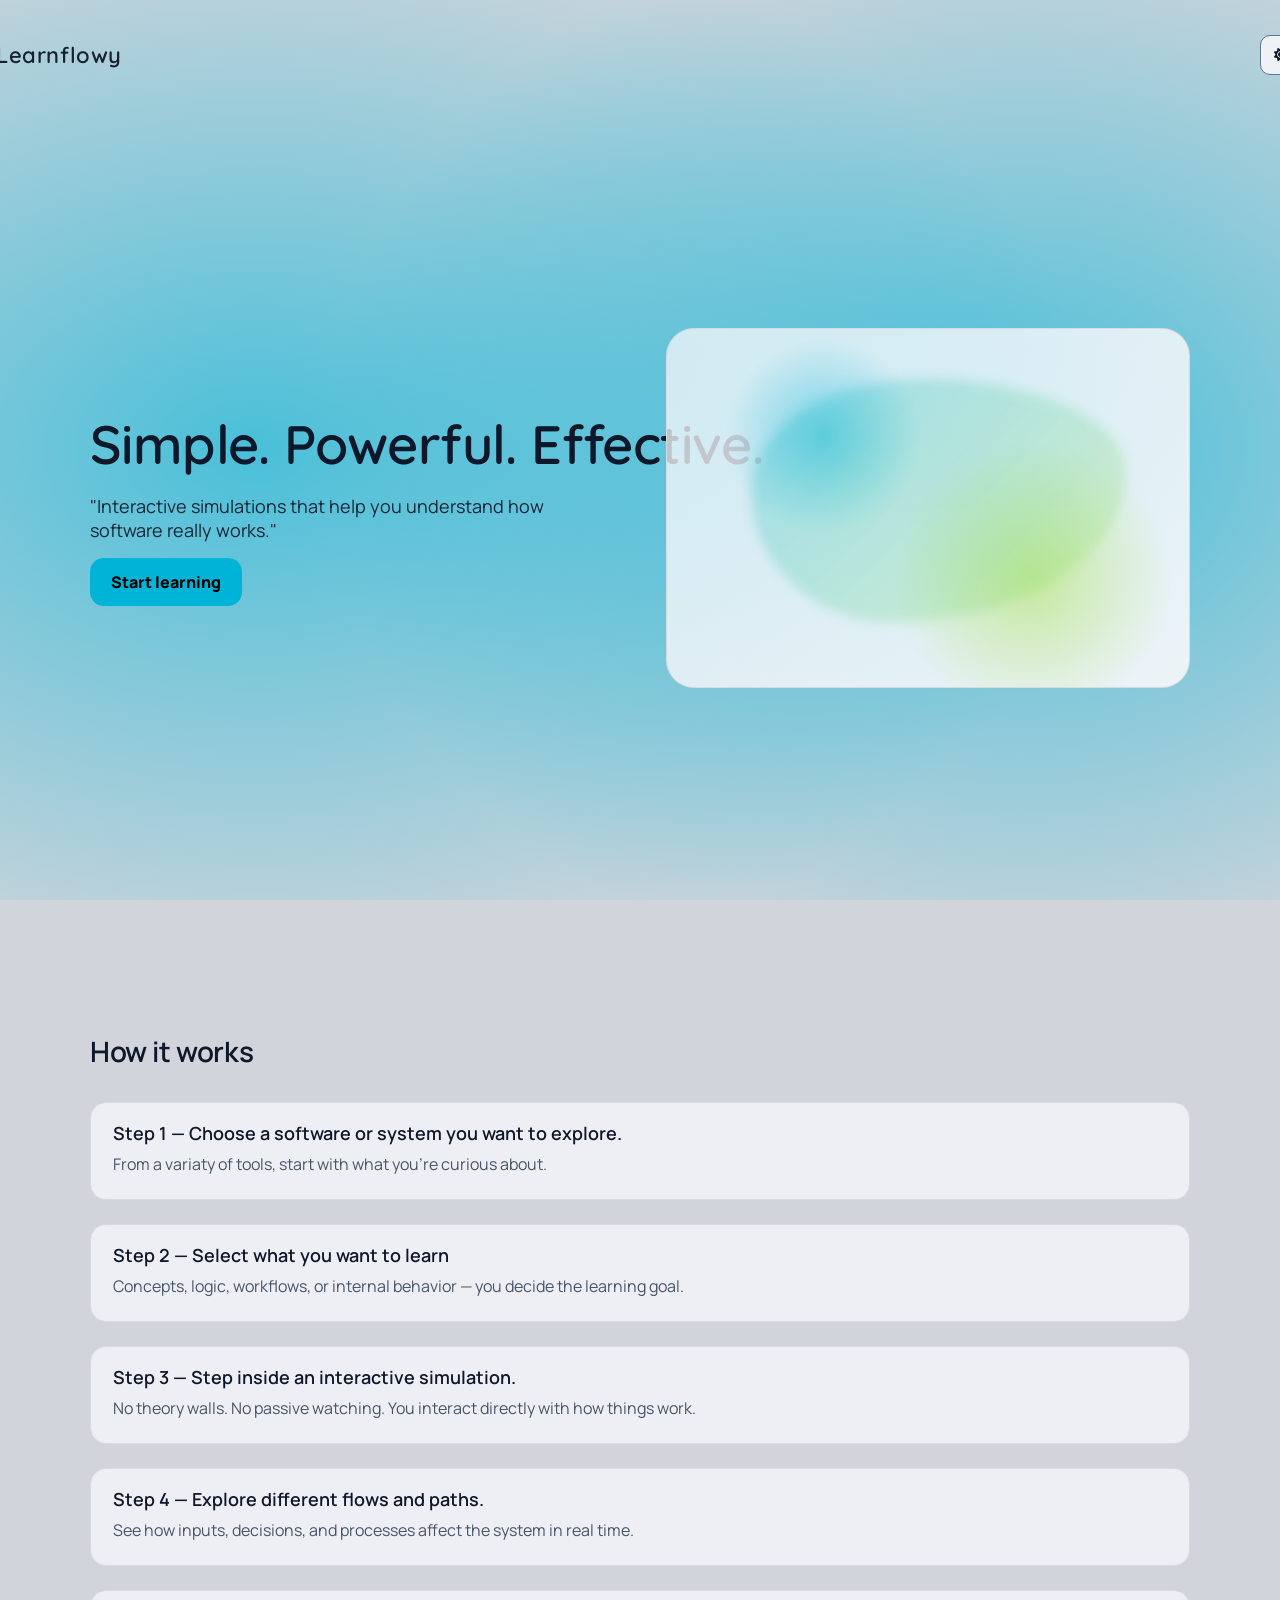
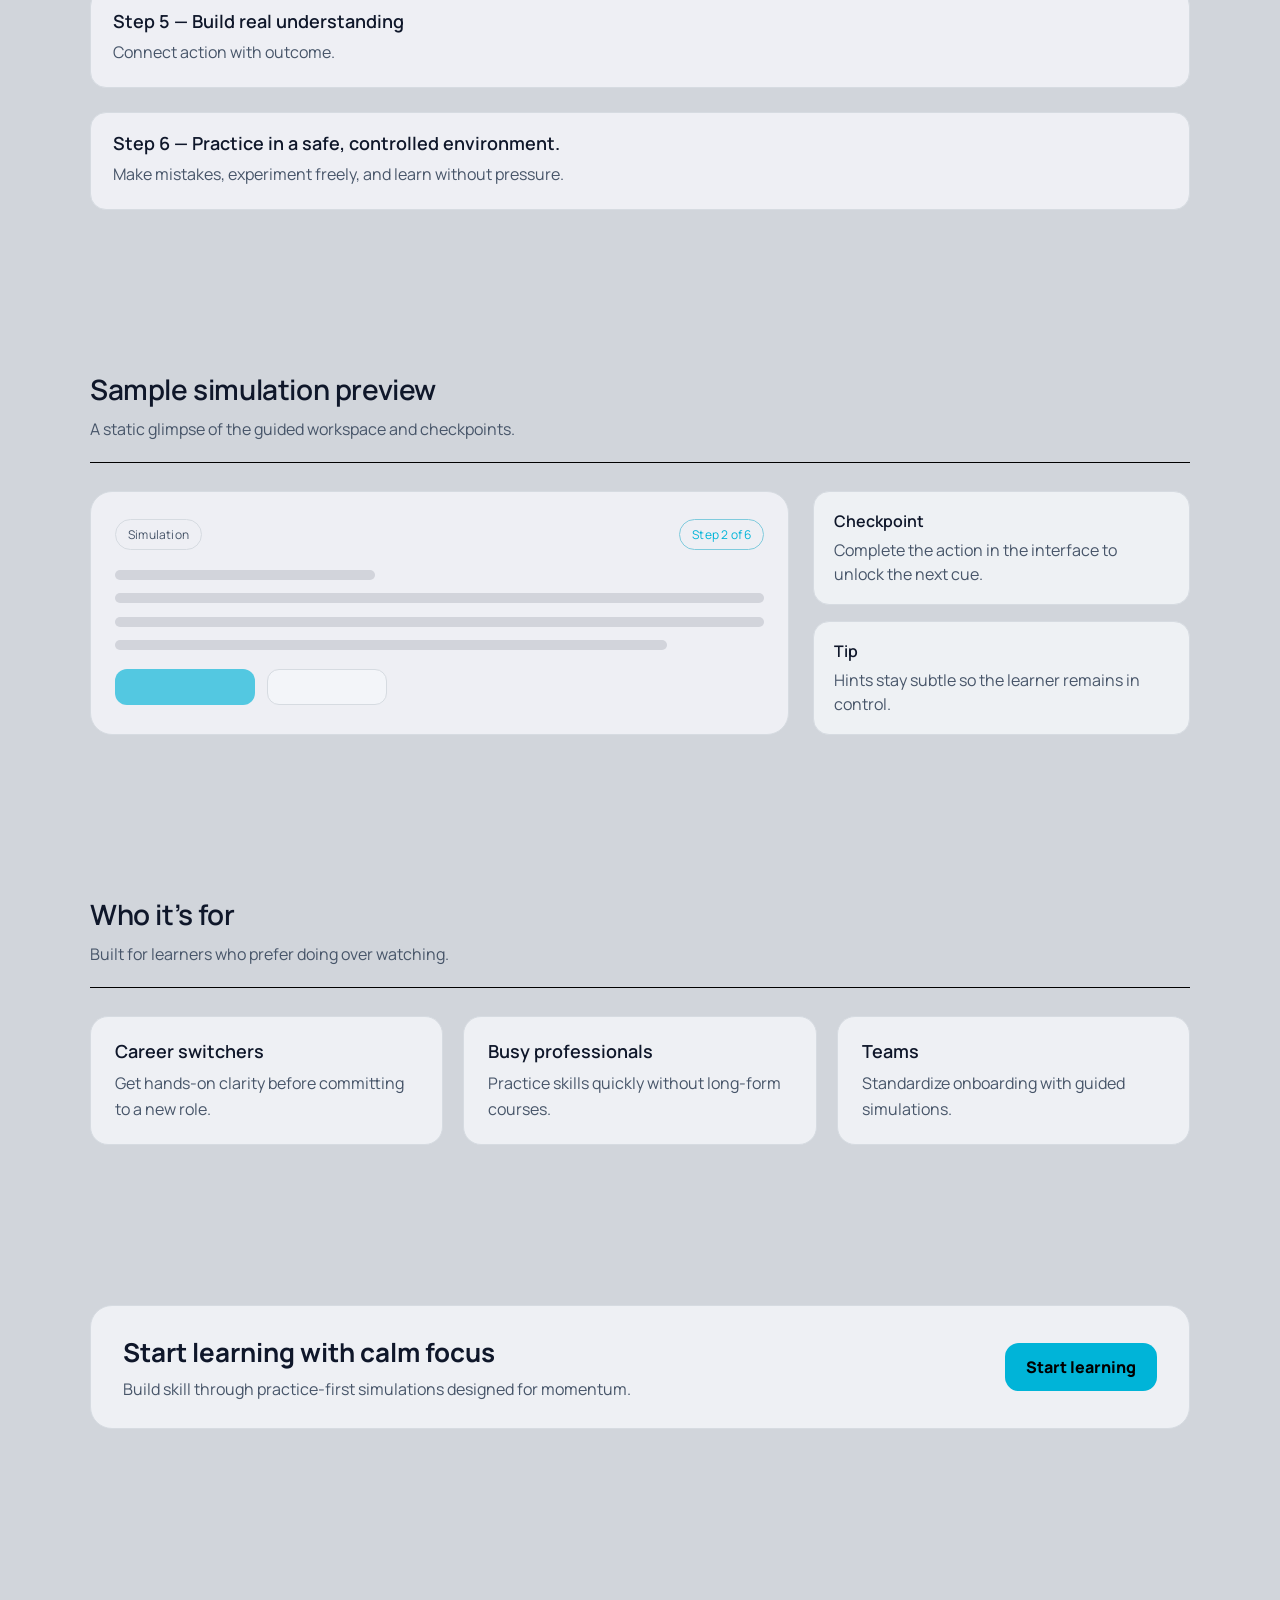
==== index.html @ 50078e92 "Landing page created, logo added" ====
<!DOCTYPE html>
<html lang="en">
<head>
  <meta charset="UTF-8" />
  <meta name="viewport" content="width=device-width, initial-scale=1.0" />
  <title>Learnflowy</title>
  <script>
    (function () {
      const stored = localStorage.getItem("theme");
      const systemLight = window.matchMedia("(prefers-color-scheme: light)").matches;
      const theme = stored ?? (systemLight ? "light" : "dark");
      document.documentElement.setAttribute("data-theme", theme);
    })();
  </script>
  <link rel="stylesheet" href="styles.css" />
  <link rel="stylesheet" href="https://cdnjs.cloudflare.com/ajax/libs/font-awesome/6.5.0/css/all.min.css">
  <link rel="preconnect" href="https://fonts.googleapis.com">
  <link rel="preconnect" href="https://fonts.gstatic.com" crossorigin>
  <link href="https://fonts.googleapis.com/css2?family=Quicksand:wght@600&display=swap" rel="stylesheet">
  <link href="https://fonts.googleapis.com/css2?family=Manrope:wght@400;500;600;700;800&display=swap" rel="stylesheet">
</head>
<body class="landing">

  <!-- NAV -->
  <header class="nav">
    <div class="brand">
      <img class="brand-mark" src="assets/learnflowy-logo.svg" alt="Learnflowy logo">
      <div class="logo-text">Learnflowy</div>
    </div>
    <button id="theme-toggle" aria-label="Toggle theme">
      <i class="fa-solid fa-sun"></i>
    </button>
  </header>

  <!-- HERO -->
  <main>
    <section class="hero">
      <div class="hero-text">
        <h1>Simple. Powerful. Effective.</h1>
        <p class="hero-lead">"Interactive simulations that help you understand how software really works."</p>
        <a class="primary-btn" href="login.html">Start learning</a>
      </div>
      <div class="hero-flow"></div>
    </section>

    <section class="flow-section reveal-section">
      <h2>How it works</h2>
      <div class="flow-step">
        <h3>Step 1 — Choose a software or system you want to explore.</h3>
        <p>From a variaty of tools, start with what you’re curious about.</p>
      </div>
      <div class="flow-step">
        <h3>Step 2 — Select what you want to learn</h3>
        <p>Concepts, logic, workflows, or internal behavior — you decide the learning goal.</p>
      </div>
      <div class="flow-step">
        <h3>Step 3 — Step inside an interactive simulation.</h3>
        <p>No theory walls. No passive watching. You interact directly with how things work.</p>
      </div>
      <div class="flow-step">
        <h3>Step 4 — Explore different flows and paths.</h3>
        <p>See how inputs, decisions, and processes affect the system in real time.</p>
      </div>
      <div class="flow-step">
        <h3>Step 5 — Build real understanding</h3>
        <p>Connect action with outcome.</p>
      </div>
      <div class="flow-step">
        <h3>Step 6 — Practice in a safe, controlled environment.</h3>
        <p>Make mistakes, experiment freely, and learn without pressure.</p>
      </div>
    </section>

    <section class="section simulation-preview reveal-section">
      <div class="section-header">
        <h2>Sample simulation preview</h2>
        <p>A static glimpse of the guided workspace and checkpoints.</p>
      </div>
      <div class="preview-grid">
        <div class="preview-card">
          <div class="preview-top">
            <span class="pill">Simulation</span>
            <span class="pill pill--accent">Step 2 of 6</span>
          </div>
          <div class="preview-body">
            <div class="preview-line preview-line--short"></div>
            <div class="preview-line"></div>
            <div class="preview-line"></div>
            <div class="preview-line preview-line--wide"></div>
          </div>
          <div class="preview-footer">
            <div class="preview-button"></div>
            <div class="preview-button preview-button--ghost"></div>
          </div>
        </div>
        <div class="preview-side">
          <div class="preview-step">
            <h4>Checkpoint</h4>
            <p>Complete the action in the interface to unlock the next cue.</p>
          </div>
          <div class="preview-step">
            <h4>Tip</h4>
            <p>Hints stay subtle so the learner remains in control.</p>
          </div>
        </div>
      </div>
    </section>

    <section class="section who-its-for reveal-section">
      <div class="section-header">
        <h2>Who it’s for</h2>
        <p>Built for learners who prefer doing over watching.</p>
      </div>
      <div class="cards">
        <div class="card">
          <h3>Career switchers</h3>
          <p>Get hands-on clarity before committing to a new role.</p>
        </div>
        <div class="card">
          <h3>Busy professionals</h3>
          <p>Practice skills quickly without long-form courses.</p>
        </div>
        <div class="card">
          <h3>Teams</h3>
          <p>Standardize onboarding with guided simulations.</p>
        </div>
      </div>
    </section>

    <section class="section final-cta reveal-section">
      <div class="cta-card">
        <div class="cta-text">
          <h2>Start learning with calm focus</h2>
          <p>Build skill through practice-first simulations designed for momentum.</p>
        </div>
        <a class="primary-btn" href="login.html">Start learning</a>
      </div>
    </section>
  </main>

  <script src="flow.js"></script>
</body>
</html>
---- styles.css ----
/* ========== THEME TOKENS ========== */
:root{
  --bg: #0B1220;
  --surface: #111A2E;
  --text: #EAF2FF;
  --muted: #A8B3C7;
  --card-border: #22304B;
  --control-border: #22304B;
  --divider: #22304B;

  --ring: rgba(59, 130, 246, 0.28);
  --radius: 18px;

  --accent: #00b4d8;
  --accent-hover: #48cae4;
  --accent-text: #9FEF00;
  --accent-contrast: #071427;

  --bg-grad-1: rgba(0,180,216,.25);
  --bg-grad-2: rgba(0,180,216,.25);

  --button-bg: rgba(255,255,255,.02);
  --icon-bg: transparent;
  --toggle-bg: transparent;

  --input-border-hover: color-mix(in srgb, var(--accent) 70%, var(--control-border));
  --button-border-hover: color-mix(in srgb, var(--accent) 45%, var(--control-border));
  --icon-border-hover: color-mix(in srgb, var(--accent) 55%, var(--control-border));
  --toggle-border-hover: color-mix(in srgb, var(--accent) 60%, var(--control-border));
  --input-surface: rgba(255,255,255,0.02);

  --subtext: var(--muted);
  --danger: #EF4444;
}

[data-theme="light"] {
  --bg: #D1D5DB;
  --surface: #F5F7FA;

  --text: #0F172A;
  --muted: #64748B;
  --subtext: #475569;

  --card-border: #D6DBE1;
  --control-border: #64748B;
  --divider: #000000;

  --ring: rgba(37, 99, 235, 0.15);

  --accent: #00b4d8;
  --accent-hover: #33c5e3;
  --accent-text: #92db00;
  --accent-contrast: #000000;

  --bg-grad-1: rgba(0,180,216,.65);
  --bg-grad-2: rgba(0,180,216,.65);

  --button-bg: color-mix(in srgb, var(--surface) 88%, transparent);
  --icon-bg: color-mix(in srgb, var(--surface) 88%, transparent);
  --toggle-bg: color-mix(in srgb, var(--surface) 88%, transparent);
  --input-surface: #EEF1F5;
  --icon-bg: var(--input-surface);
  --toggle-bg: var(--input-surface);

  --input-border-hover: #00b4d8;
  --button-border-hover: #00b4d8;
  --icon-border-hover: #00b4d8;
  --toggle-border-hover: #00b4d8;
}

/* ========== BASE ========== */
*{ box-sizing: border-box; }

body{
  margin: 0;
  font-family: "Manrope", ui-sans-serif, system-ui, -apple-system, Segoe UI, Roboto, Arial;
  font-weight: 400;
  background:
  radial-gradient(1200px 800px at 20% 50%, var(--bg-grad-1), transparent 70%),
  radial-gradient(1000px 800px at 80% 50%, var(--bg-grad-2), transparent 70%),
  var(--bg);
  background-attachment: fixed;
  color: var(--text);
  min-height: 100vh;
  display: grid;
  place-items: center;
  align-content: center;
  padding: 20px 16px 78px;
  overflow-y: scroll;
}

body.landing{
  display: block;
  place-items: unset;
  align-content: unset;
  padding: 28px 24px 80px;
}

body.landing main{
  display: flex;
  flex-direction: column;
  align-items: stretch;
  gap: 64px;
}

/* ========== LANDING ========== */
.nav{
  display: flex;
  align-items: center;
  justify-content: space-between;
  max-width: 1100px;
  margin: 0 auto 46px;
  width: 100%;
}

.brand{
  display: flex;
  align-items: center;
  gap: 2px;
  margin-left: -150px;
}

.brand-mark{
  width: 54px;
  height: 54px;
  flex: 0 0 auto;
  transform: translateY(1px);
}

.logo-text{
  font-weight: 600;
  letter-spacing: 0.6px;
  opacity: 0.95;
  font-size: 22px;
}

body.landing .logo-text,
body.landing .hero-text h1{
  font-family: "Quicksand", "Manrope", ui-sans-serif, system-ui, -apple-system, Segoe UI, Roboto, Arial;
}

.hero{
  display: grid;
  grid-template-columns: minmax(0, 1fr) minmax(0, 1fr);
  gap: 52px;
  align-items: center;
  max-width: 1100px;
  margin: 0 auto;
  width: 100%;
  min-height: calc(100vh - 140px);
}

.hero-text{
  display: grid;
  gap: 16px;
  align-items: start;
}

.hero-brand{
  display: flex;
  align-items: center;
  gap: 14px;
}

.hero-text h1{
  margin: 0;
  font-size: clamp(36px, 5vw, 54px);
  font-weight: 600;
  letter-spacing: -0.6px;
  white-space: nowrap;
}

.hero-lead{
  margin: 0;
  font-size: 18px;
  color: var(--text);
  opacity: 0.92;
  max-width: 480px;
}

.hero-sub{
  margin: 0;
  color: var(--subtext);
  max-width: 500px;
  line-height: 1.6;
}

.primary-btn{
  width: fit-content;
  padding: 12px 20px;
  border-radius: 14px;
  border: 1px solid color-mix(in srgb, var(--accent) 60%, transparent);
  background: var(--accent);
  color: var(--accent-contrast);
  font-weight: 800;
  font-size: 16px;
  cursor: pointer;
}

.primary-btn:hover{
  background: var(--accent-hover);
}

.primary-btn:active{
  background: var(--accent);
}

.hero-flow{
  position: relative;
  min-height: 360px;
  border-radius: 28px;
  background:
    radial-gradient(140px 140px at 30% 30%, color-mix(in srgb, var(--accent) 45%, transparent), transparent 70%),
    radial-gradient(200px 200px at 70% 70%, color-mix(in srgb, var(--accent-text) 35%, transparent), transparent 70%),
    linear-gradient(135deg, color-mix(in srgb, var(--surface) 75%, transparent), color-mix(in srgb, var(--surface) 92%, transparent));
  border: 1px solid var(--card-border);
  overflow: hidden;
}

.hero-flow::before{
  content: "";
  position: absolute;
  inset: 14% 12% 18% 16%;
  border-radius: 46% 54% 62% 38% / 46% 38% 62% 54%;
  background: linear-gradient(135deg, rgba(0,180,216,0.38), rgba(163,230,53,0.32));
  filter: blur(6px);
  opacity: 0.7;
}

.flow-section{
  max-width: 1100px;
  margin: 80px auto 0;
  display: grid;
  grid-template-columns: 1fr;
  gap: 24px;
  width: 100%;
}

.flow-section h2{
  margin: 0 0 8px 0;
  font-size: 28px;
  font-weight: 600;
  letter-spacing: -0.4px;
}

.flow-step{
  padding: 18px 22px;
  border-radius: 16px;
  border: 1px solid var(--card-border);
  background: color-mix(in srgb, var(--surface) 80%, transparent);
  width: 100%;
  opacity: 0;
  transform: translateY(24px);
  transition: opacity 0.6s ease, transform 0.6s ease;
}

.flow-step.is-visible{
  opacity: 1;
  transform: translateY(0);
}

.flow-step h3{
  margin: 0 0 8px 0;
  font-size: 18px;
  font-weight: 600;
  color: var(--text);
}

.flow-step p{
  margin: 0 0 6px 0;
  color: var(--subtext);
}

@media (max-width: 900px){
  .flow-section{
    margin-top: 48px;
  }
}

.flow-step.is-visible{
  opacity: 1;
  transform: translateY(0);
}

@media (prefers-reduced-motion: reduce){
  .flow-step{
    opacity: 1;
    transform: none;
    transition: none;
  }
}

.section{
  max-width: 1100px;
  margin: 96px auto 0;
  width: 100%;
}

.reveal-section{
  opacity: 0;
  transform: translateY(24px);
  transition: opacity 0.6s ease, transform 0.6s ease;
  visibility: hidden;
  pointer-events: none;
}

.reveal-section.is-visible{
  opacity: 1;
  transform: translateY(0);
  visibility: visible;
  pointer-events: auto;
}

.section-header{
  display: grid;
  gap: 10px;
  padding-bottom: 22px;
  border-bottom: 1px solid var(--divider);
}

.section-header h2{
  margin: 0;
  font-size: 28px;
  font-weight: 600;
  letter-spacing: -0.4px;
}

.section-header p{
  margin: 0;
  color: var(--subtext);
  max-width: 640px;
}

.cards{
  margin-top: 28px;
  display: grid;
  grid-template-columns: repeat(3, minmax(0, 1fr));
  gap: 20px;
}

.card{
  padding: 22px 24px;
  border-radius: 18px;
  border: 1px solid var(--card-border);
  background: color-mix(in srgb, var(--surface) 82%, transparent);
}

.card h3{
  margin: 0 0 8px 0;
  font-size: 18px;
  font-weight: 600;
}

.card p{
  margin: 0;
  color: var(--subtext);
  line-height: 1.6;
}

.preview-grid{
  margin-top: 28px;
  display: grid;
  grid-template-columns: minmax(0, 1.3fr) minmax(0, 0.7fr);
  gap: 24px;
}

.preview-card{
  border-radius: 22px;
  border: 1px solid var(--card-border);
  background: color-mix(in srgb, var(--surface) 80%, transparent);
  padding: 24px;
  display: grid;
  gap: 18px;
}

.preview-top{
  display: flex;
  align-items: center;
  justify-content: space-between;
  gap: 12px;
}

.pill{
  display: inline-flex;
  align-items: center;
  padding: 6px 12px;
  border-radius: 999px;
  border: 1px solid var(--card-border);
  font-size: 12px;
  letter-spacing: 0.2px;
  color: var(--subtext);
}

.pill--accent{
  color: var(--accent);
  border-color: color-mix(in srgb, var(--accent) 40%, var(--card-border));
}

.preview-body{
  display: grid;
  gap: 12px;
}

.preview-line{
  height: 10px;
  border-radius: 999px;
  background: color-mix(in srgb, var(--text) 12%, transparent);
}

.preview-line--short{
  width: 40%;
}

.preview-line--wide{
  width: 85%;
}

.preview-footer{
  display: flex;
  gap: 12px;
}

.preview-button{
  height: 36px;
  width: 140px;
  border-radius: 12px;
  background: var(--accent);
  opacity: 0.65;
}

.preview-button--ghost{
  background: color-mix(in srgb, var(--surface) 80%, transparent);
  border: 1px solid var(--card-border);
  width: 120px;
  opacity: 1;
}

.preview-side{
  display: grid;
  gap: 16px;
}

.preview-step{
  padding: 18px 20px;
  border-radius: 16px;
  border: 1px solid var(--card-border);
  background: color-mix(in srgb, var(--surface) 84%, transparent);
}

.preview-step h4{
  margin: 0 0 6px 0;
  font-size: 16px;
  font-weight: 600;
}

.preview-step p{
  margin: 0;
  color: var(--subtext);
  line-height: 1.5;
}

.final-cta{
  margin-bottom: 110px;
}

.cta-card{
  padding: 28px 32px;
  border-radius: 22px;
  border: 1px solid var(--card-border);
  background: color-mix(in srgb, var(--surface) 82%, transparent);
  display: flex;
  align-items: center;
  justify-content: space-between;
  gap: 24px;
}

.cta-text h2{
  margin: 0 0 8px 0;
  font-size: 26px;
}

.cta-text p{
  margin: 0;
  color: var(--subtext);
}

@media (max-width: 980px){
  .cards{
    grid-template-columns: 1fr;
  }

  .preview-grid{
    grid-template-columns: 1fr;
  }

  .cta-card{
    flex-direction: column;
    align-items: flex-start;
  }
}

.flow-ring{
  position: absolute;
  width: 280px;
  height: 280px;
  border-radius: 999px;
  border: 1px solid rgba(255,255,255,0.12);
  filter: blur(0.2px);
}

.flow-ring--cyan{
  top: -60px;
  right: -40px;
  border-color: rgba(0,180,216,0.5);
  box-shadow: 0 0 40px rgba(0,180,216,0.25);
}

.flow-ring--lime{
  bottom: -80px;
  left: -40px;
  border-color: rgba(163,230,53,0.45);
  box-shadow: 0 0 45px rgba(163,230,53,0.25);
}

.flow-node{
  position: absolute;
  width: 110px;
  height: 110px;
  border-radius: 24px;
  background: rgba(255,255,255,0.05);
  border: 1px solid rgba(255,255,255,0.1);
  backdrop-filter: blur(6px);
}

.flow-node--one{
  top: 50px;
  left: 70px;
}

.flow-node--two{
  top: 160px;
  right: 90px;
  width: 140px;
  height: 140px;
  border-radius: 32px;
  background: rgba(0,180,216,0.08);
}

.flow-node--three{
  bottom: 60px;
  left: 160px;
  width: 80px;
  height: 80px;
  border-radius: 18px;
  background: rgba(163,230,53,0.1);
}

@media (max-width: 900px){
  body.landing{
    padding: 24px 18px 64px;
  }

  .hero{
    grid-template-columns: 1fr;
  }

  .hero-flow{
    min-height: 300px;
  }
}


/* ========== AUTH CARD ========== */
.auth-box{
  width: 100%;
  max-width: 500px;
  background: var(--surface);
  border: 1px solid var(--card-border);
  border-radius: var(--radius);
  box-shadow: 0 4px 16px rgba(0,0,0,.06);
  padding: 26px 26px;
  transition: all .28s ease;
  position: relative;
}

/* Logo */
.logo{
  width: 48px;
  height: auto;
}

.logo-text h1{
  margin: 0 0 12px 0;
  font-size: 18px;
  letter-spacing: 0.6px;
  opacity: .9;
  text-align: center;
  font-weight: 600;
}

/* Title / description */
#auth-title{
  margin: 0;
  font-size: 30px;
  letter-spacing: -0.3px;
  line-height: 1.1;
  text-align: center;
}

#auth-description{
  margin: 9px 0 14px 0;
  color: var(--subtext);
  line-height: 1.4;
  text-align: center;
}

/* ========== FORM ========== */
form{
  display: grid;
  gap: 11px;
  margin: 0;
}

form > div {
  position: relative;
}

label{
  font-weight: 700;
  font-size: 13px;
  letter-spacing: 0.2px;
  color: color-mix(in srgb, var(--text) 85%, var(--muted));
}

input{
  width: 100%;
  padding: 12px 12px;
  margin-top: 8px;
  border-radius: 12px;
  border: 1px solid var(--control-border);
  background: var(--input-surface);
  color: var(--text);
  outline: none;
  transition: border-color 0.20s ease, box-shadow 0.20s ease;
}

input::placeholder{
  color: color-mix(in srgb, var(--muted) 80%, transparent);
}

input:hover{
  border-color: var(--input-border-hover);
}

input:focus{
  border-color: var(--accent);
  box-shadow: 0 0 0 1px var(--ring);
}

/* Links */
a{
  color: var(--accent);
  text-decoration: none;
  font-weight: 500;
}
a:hover{ text-decoration: underline; }

/* Forgot password */
.forgot{
  text-align: left;
  margin: 7px 0 5px 0;
  font-size: 12px;
  opacity: 1;
  transition: opacity 0.3s cubic-bezier(0.4, 0, 0.2, 1) 0.2s;
}

.auth-box[data-mode="register"] .forgot{
  opacity: 0;
  transition: opacity 0.2s cubic-bezier(0.4, 0, 0.2, 1);
}

/* Primary button */

#primary-button{
  margin-top: -17px;
  width: 100%;
  padding: 12px 14px;
  border-radius: 14px;
  border: 1px solid color-mix(in srgb, var(--accent) 60%, transparent);
  background: var(--accent);
  color: var(--accent-contrast);
  font-weight: 800;
  font-size: 16px;
  cursor: pointer;
  transition: transform .12s ease, background .12s ease, margin-top .3s ease;
}

.auth-box[data-mode="register"] #primary-button{
  margin-top: 10px;
}

#primary-button:hover{
  background: var(--accent-hover);
  transform: translateY(-1px);
}

#primary-button:active{
  transform: translateY(0px);
}

/* Toggle + guest */
.toggle-auth, .guest{
  margin: 11px 0 0 0;
  color: var(--subtext);
  font-size: 14px;
  text-align: center;
}

/* Social */
.social-login{
  margin-top: 14px;
  padding-top: 13px;
  border-top: 1px solid var(--divider);
  text-align: center;
}

.social-login p{
  margin: 0 0 9px 0;
  color: var(--subtext);
  font-weight: 600;
  font-size: 14px;
}

.social-login button{
  width: 100%;
  padding: 11px 14px;
  border-radius: 14px;
  border: 1px solid var(--control-border);
  background: var(--input-surface);
  color: var(--text);
  cursor: pointer;
  font-weight: 700;
  margin-top: 10px;
}

.social-login button:hover{
  border-color: var(--button-border-hover);
}

.social-icons{
  display: flex;
  justify-content: center;
  gap: 12px;
}

.icon-btn{
  width: 52px;
  height: 52px;
  border-radius: 14px;
  border: 1px solid var(--control-border);
  background: var(--icon-bg);
  color: var(--text);
  cursor: pointer;
  display: grid;
  place-items: center;
  transition: transform .12s ease, border-color .12s ease, background .12s ease;
}

.icon-btn i{
  font-size: 20px;
}

.icon-btn:hover{
  transform: translateY(-1px);
  border-color: var(--icon-border-hover);
  background: color-mix(in srgb, var(--accent) 8%, transparent);
}

.accent{
  color: var(--accent-text);
}

.register-fields{
  display: grid;
  gap: 11px;
  margin-top: 0;
  margin-bottom: 9px;
  max-height: 0;
  opacity: 0;
  overflow: hidden;
  transform: translateY(12px);
  transition: max-height 0.3s cubic-bezier(0.4, 0, 0.2, 1), 
              opacity 0.25s cubic-bezier(0.4, 0, 0.2, 1),
              transform 0.3s cubic-bezier(0.4, 0, 0.2, 1);
}

.auth-box[data-mode="register"] .register-fields{
  max-height: 400px;
  margin-top: -14px;
  opacity: 1;
  transform: translateY(0);
  overflow: visible;
  transition: max-height 0.5s cubic-bezier(0.4, 0, 0.2, 1), 
              opacity 0.4s cubic-bezier(0.4, 0, 0.2, 1) 0.15s, 
              margin-top 0.4s cubic-bezier(0.4, 0, 0.2, 1),
              transform 0.4s cubic-bezier(0.4, 0, 0.2, 1) 0.1s;
}


.auth-box[data-mode="register"] #primary-button{
  margin-top: 10px;
}

.password-field{
  position: relative;
}

.password-field input{
  padding-right: 44px;
  position: relative;
  z-index: 1;
}

.toggle-password{
  position: absolute;
  top: 20px;
  right: 12px;
  background: none;
  border: none;
  color: var(--muted);
  cursor: pointer;
  padding: 0;
  z-index: 2;
}

.toggle-password:hover{
  color: var(--text);
}

.toggle-password i {
  transition: opacity 0.15s ease, transform 0.15s ease;
}

.toggle-password:active i {
  opacity: 0.6;
  transform: scale(0.92);
}

#theme-toggle {
  position: absolute;
  top: 16px;
  right: 16px;
  width: 40px;
  height: 40px;
  border-radius: 10px;
  border: 1px solid var(--control-border);
  background: var(--input-surface);
  color: var(--text);
  cursor: pointer;
  display: grid;
  place-items: center;
  box-shadow: none;
  transition: background 0.2s ease, transform 0.12s ease, border-color 0.2s ease;
  z-index: 10;
}

body.landing #theme-toggle{
  position: static;
  margin-left: auto;
  margin-right: -110px;
}

#theme-toggle:hover {
  background: color-mix(in srgb, var(--accent) 12%, transparent);
  border-color: var(--toggle-border-hover);
  transform: translateY(-1px);
}

#theme-toggle i {
  transition: opacity 0.15s ease;
}

.error {
  position: absolute;
  margin: 2px 0 0 0;
  font-size: 11px;
  line-height: 1.2;
  color: var(--danger);
  text-align: center;
  width: 100%;
  opacity: 0;
  transform: translateY(-8px);
  transition: opacity 0.3s cubic-bezier(0.4, 0, 0.2, 1), 
              transform 0.3s cubic-bezier(0.4, 0, 0.2, 1);
}

.error.visible {
  opacity: 1;
  transform: translateY(0);
}

input.error-input {
  border-color: var(--danger);
}
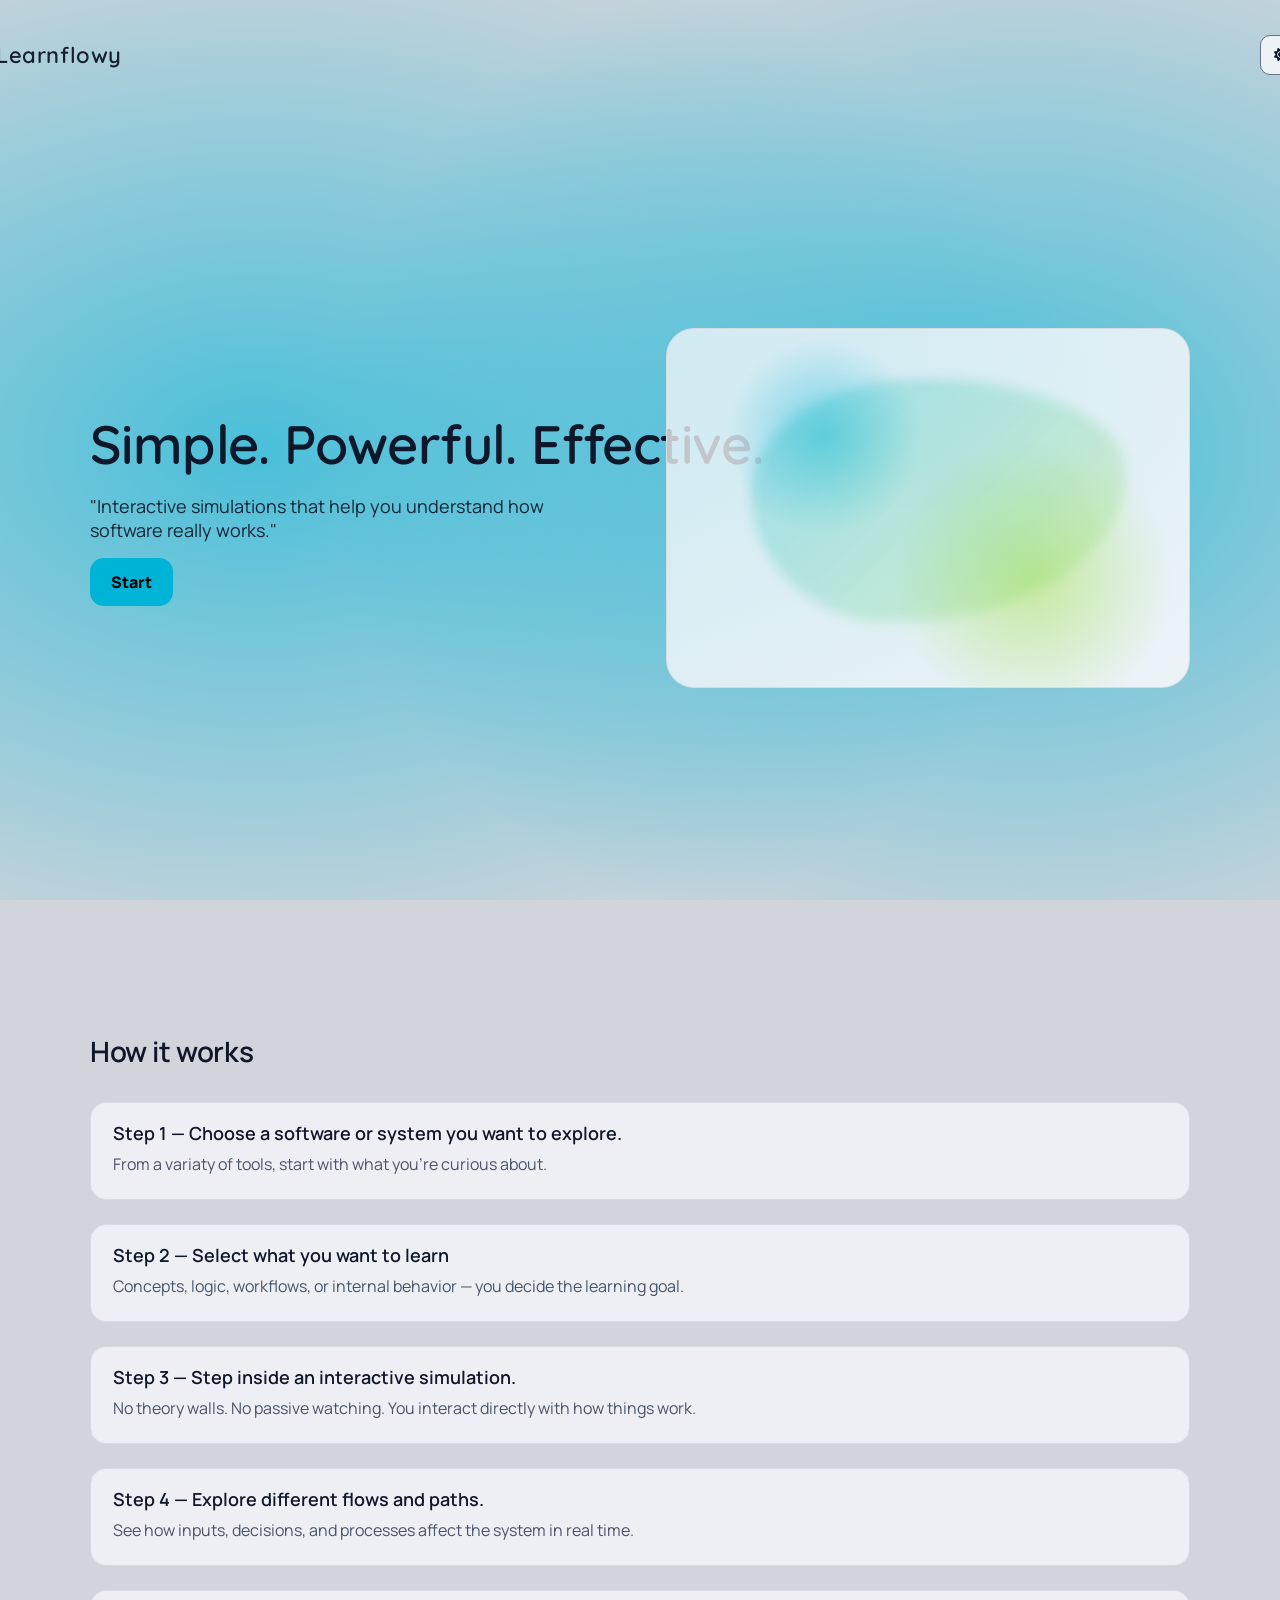
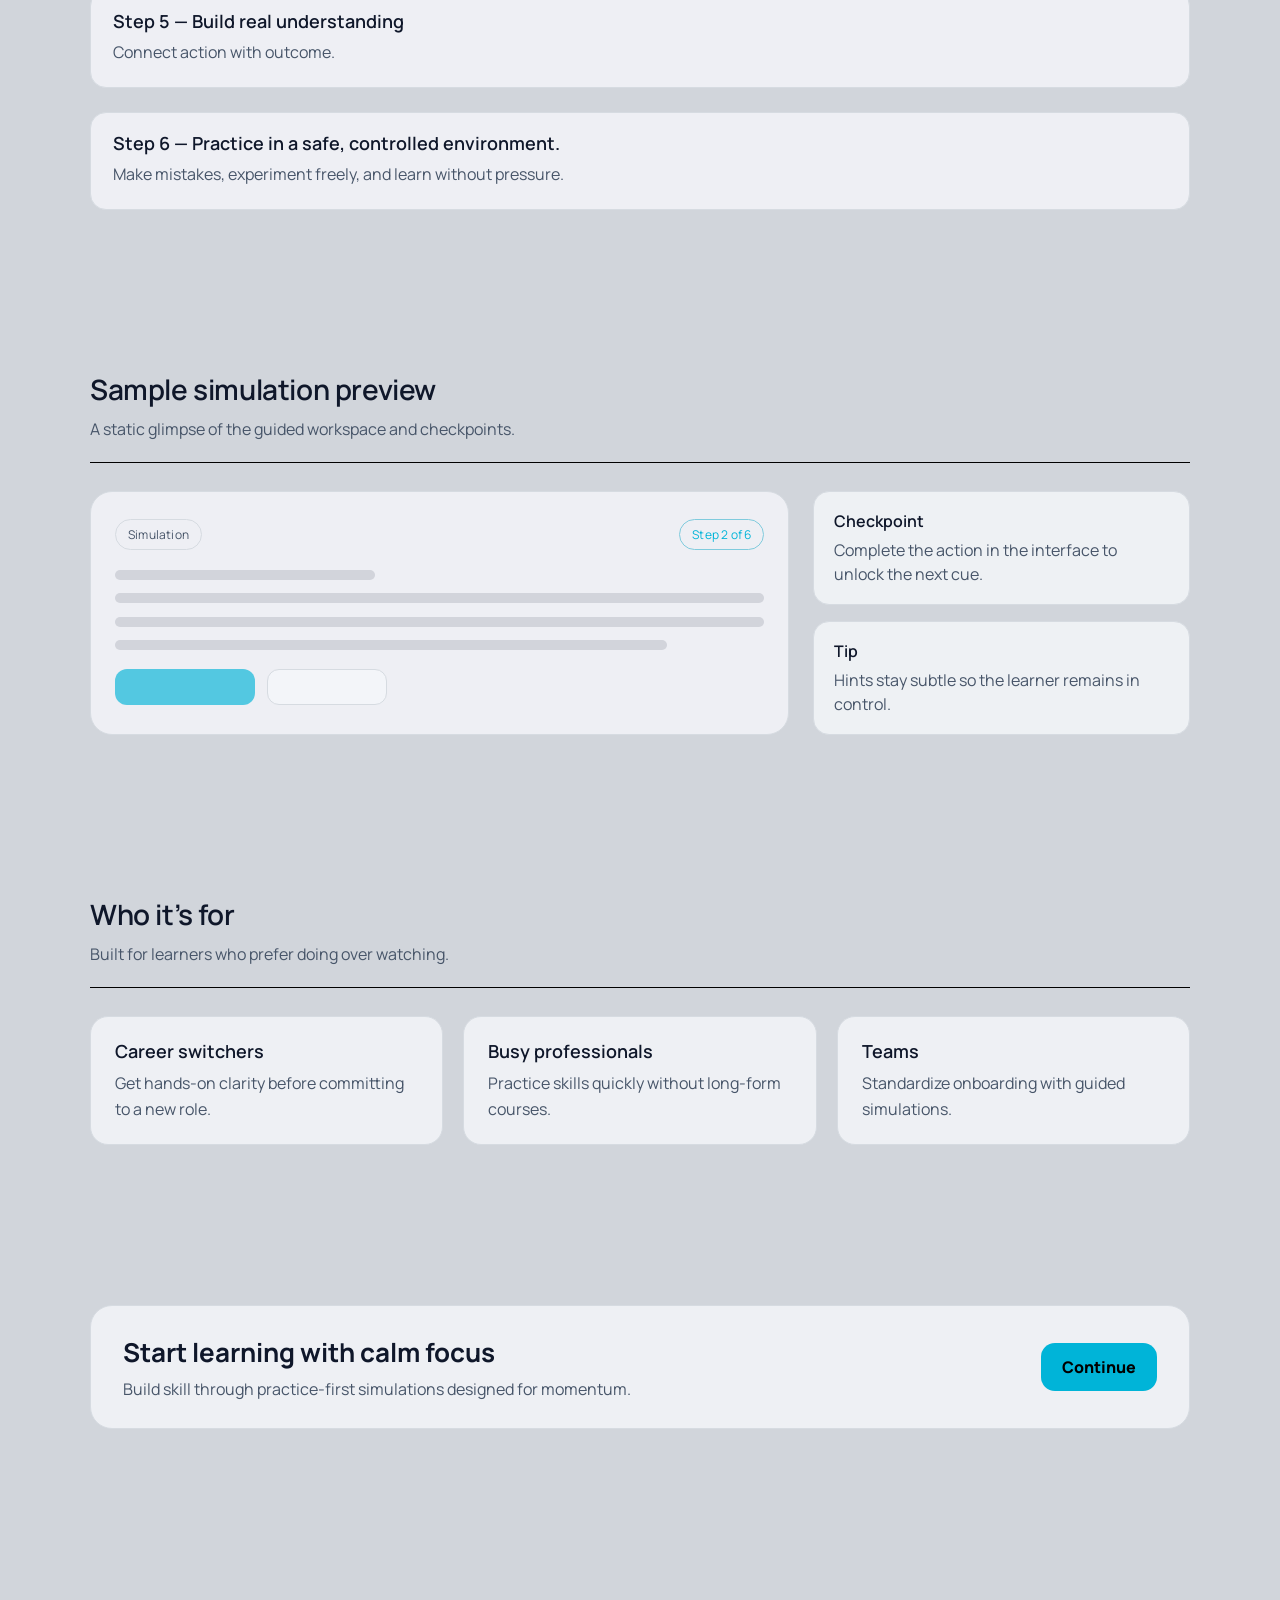
==== commit 009b5bc9: "chore(classroom): implement user flow and redesign classroom layout" ====
--- a/index.html
+++ b/index.html
@@ -38,7 +38,7 @@
       <div class="hero-text">
         <h1>Simple. Powerful. Effective.</h1>
         <p class="hero-lead">"Interactive simulations that help you understand how software really works."</p>
-        <a class="primary-btn" href="login.html">Start learning</a>
+        <a class="primary-btn" href="/web/login/login.html">Start</a>
       </div>
       <div class="hero-flow"></div>
     </section>
@@ -133,7 +133,7 @@
           <h2>Start learning with calm focus</h2>
           <p>Build skill through practice-first simulations designed for momentum.</p>
         </div>
-        <a class="primary-btn" href="login.html">Start learning</a>
+        <a class="primary-btn" href="/web/login/login.html">Continue</a>
       </div>
     </section>
   </main>
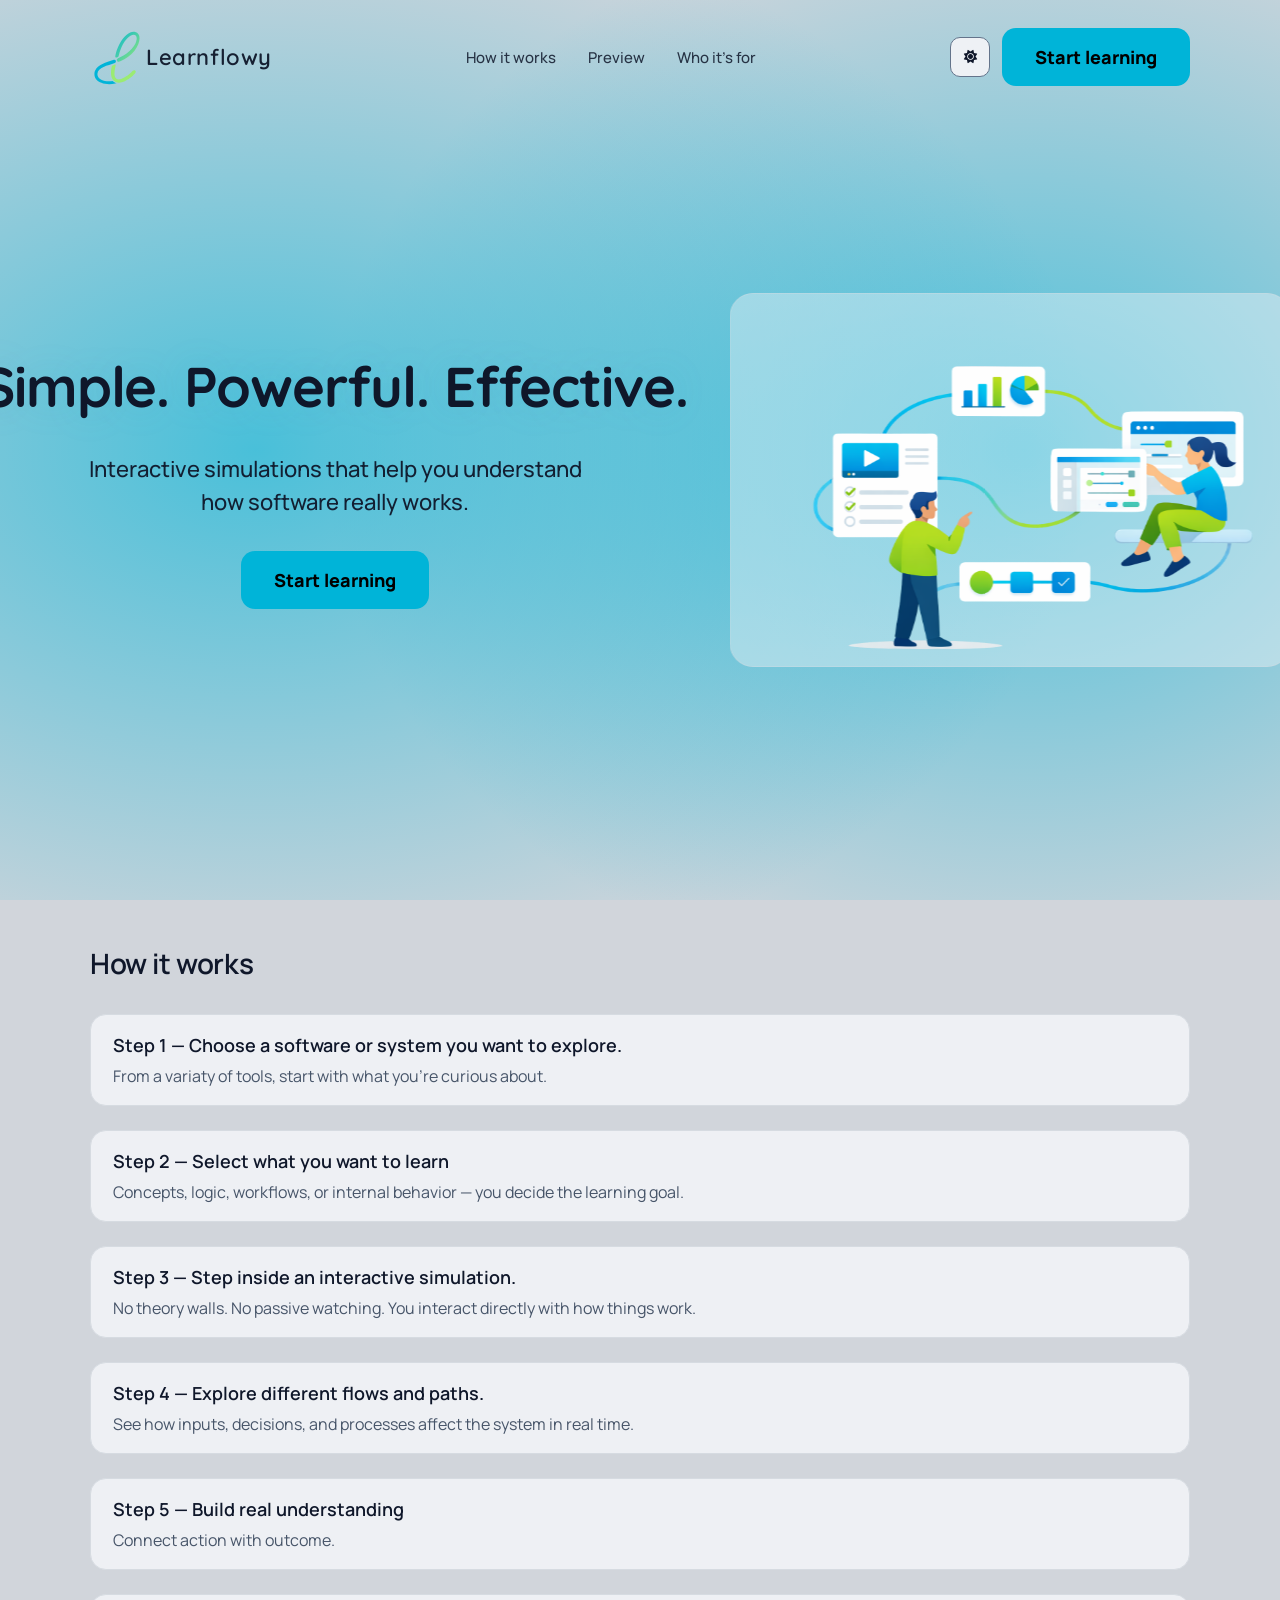
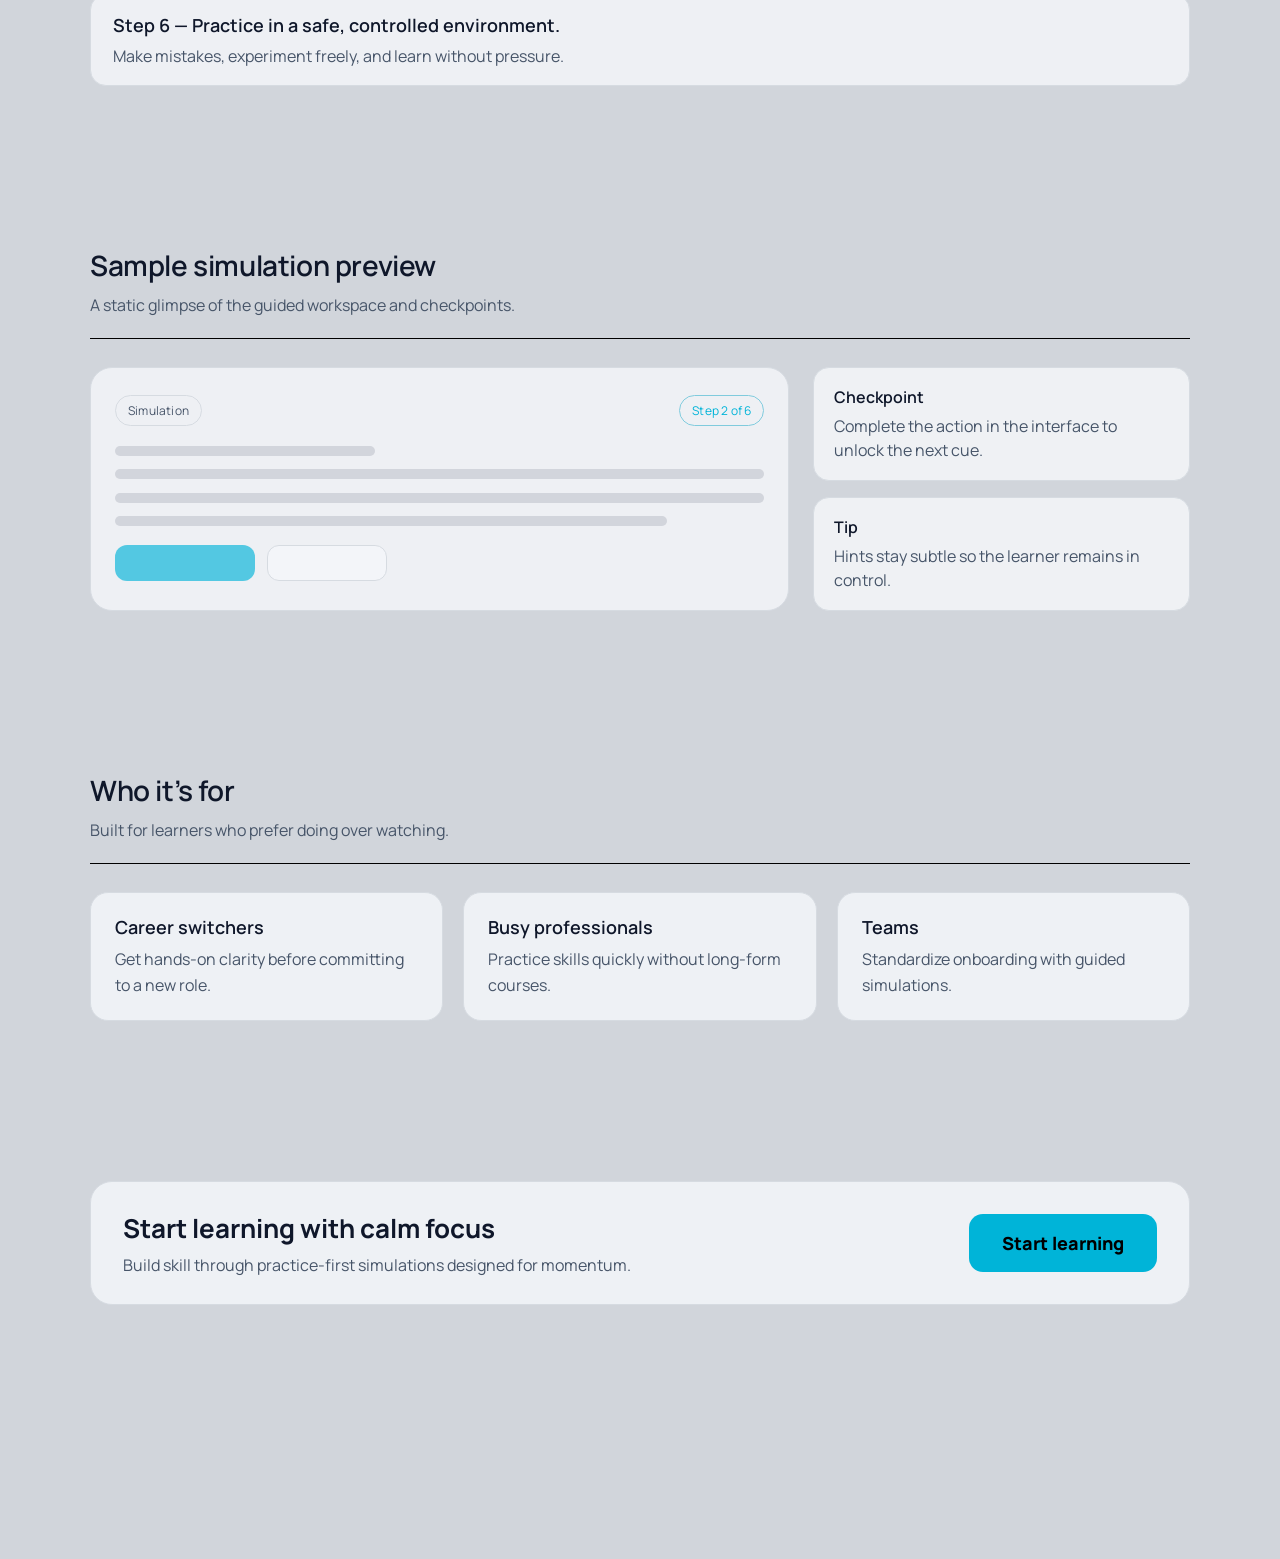
==== commit 2d234c70: "Hero page almost done, flow graph to be installed" ====
--- a/index.html
+++ b/index.html
@@ -27,9 +27,17 @@
       <img class="brand-mark" src="assets/learnflowy-logo.svg" alt="Learnflowy logo">
       <div class="logo-text">Learnflowy</div>
     </div>
-    <button id="theme-toggle" aria-label="Toggle theme">
-      <i class="fa-solid fa-sun"></i>
-    </button>
+    <nav class="nav-links">
+      <a href="#how-it-works">How it works</a>
+      <a href="#preview">Preview</a>
+      <a href="#who-its-for">Who it's for</a>
+    </nav>
+    <div class="nav-right">
+      <button id="theme-toggle" aria-label="Toggle theme">
+        <i class="fa-solid fa-sun"></i>
+      </button>
+      <a class="primary-btn" href="login.html">Start learning</a>
+    </div>
   </header>
 
   <!-- HERO -->
@@ -37,10 +45,12 @@
     <section class="hero">
       <div class="hero-text">
         <h1>Simple. Powerful. Effective.</h1>
-        <p class="hero-lead">"Interactive simulations that help you understand how software really works."</p>
-        <a class="primary-btn" href="/web/login/login.html">Start</a>
+        <p class="hero-lead">Interactive simulations that help you understand how software really works.</p>
+        <a class="primary-btn" href="login.html">Start learning</a>
       </div>
-      <div class="hero-flow"></div>
+      <div class="hero-flow">
+        <img class="hero-ui" src="assets/psoft%20type%20ui%20-%20transp.png" alt="Psoft UI preview">
+      </div>
     </section>
 
     <section class="flow-section reveal-section">
@@ -133,7 +143,7 @@
           <h2>Start learning with calm focus</h2>
           <p>Build skill through practice-first simulations designed for momentum.</p>
         </div>
-        <a class="primary-btn" href="/web/login/login.html">Continue</a>
+        <a class="primary-btn" href="login.html">Start learning</a>
       </div>
     </section>
   </main>
--- a/styles.css
+++ b/styles.css
@@ -101,6 +101,7 @@
   flex-direction: column;
   align-items: stretch;
   gap: 64px;
+  padding: 28px 0 64px;
 }
 
 /* ========== LANDING ========== */
@@ -111,13 +112,14 @@
   max-width: 1100px;
   margin: 0 auto 46px;
   width: 100%;
+  gap: 48px;
 }
 
 .brand{
   display: flex;
   align-items: center;
   gap: 2px;
-  margin-left: -150px;
+  margin-left: 0;
 }
 
 .brand-mark{
@@ -134,6 +136,33 @@
   font-size: 22px;
 }
 
+.nav-links{
+  display: flex;
+  align-items: center;
+  gap: 32px;
+  margin: 0 auto;
+}
+
+.nav-links a{
+  color: var(--text);
+  text-decoration: none;
+  font-weight: 500;
+  font-size: 15px;
+  opacity: 0.85;
+  transition: opacity 0.2s ease;
+}
+
+.nav-links a:hover{
+  opacity: 1;
+  text-decoration: none;
+}
+
+.nav-right{
+  display: flex;
+  align-items: center;
+  gap: 12px;
+}
+
 body.landing .logo-text,
 body.landing .hero-text h1{
   font-family: "Quicksand", "Manrope", ui-sans-serif, system-ui, -apple-system, Segoe UI, Roboto, Arial;
@@ -142,18 +171,35 @@
 .hero{
   display: grid;
   grid-template-columns: minmax(0, 1fr) minmax(0, 1fr);
-  gap: 52px;
+  gap: 80px;
   align-items: center;
   max-width: 1100px;
   margin: 0 auto;
   width: 100%;
-  min-height: calc(100vh - 140px);
+  min-height: calc(100vh - 260px);
 }
 
 .hero-text{
-  display: grid;
-  gap: 16px;
-  align-items: start;
+  display: flex;
+  flex-direction: column;
+  gap: 32px;
+  align-items: center;
+  max-width: 560px;
+  margin-top: 0;
+  margin-left: -20px;
+  min-height: auto;
+  animation: heroTextEnter 0.8s ease-out forwards;
+}
+
+@keyframes heroTextEnter {
+  from {
+    opacity: 0;
+    transform: translateY(30px);
+  }
+  to {
+    opacity: 1;
+    transform: translateY(0);
+  }
 }
 
 .hero-brand{
@@ -164,18 +210,36 @@
 
 .hero-text h1{
   margin: 0;
-  font-size: clamp(36px, 5vw, 54px);
-  font-weight: 600;
-  letter-spacing: -0.6px;
+  font-size: clamp(42px, 5vw, 56px);
+  font-weight: 700;
+  letter-spacing: -1px;
   white-space: nowrap;
+  text-shadow: 0 0 40px rgba(0, 180, 216, 0.15);
+  animation: fadeInUp 0.6s ease-out 0.2s backwards;
+}
+
+@keyframes fadeInUp {
+  from {
+    opacity: 0;
+    transform: translateY(20px);
+  }
+  to {
+    opacity: 1;
+    transform: translateY(0);
+  }
 }
 
 .hero-lead{
   margin: 0;
-  font-size: 18px;
+  font-size: 22px;
   color: var(--text);
-  opacity: 0.92;
-  max-width: 480px;
+  opacity: 0.95;
+  max-width: 520px;
+  margin-top: 0;
+  line-height: 1.5;
+  font-weight: 500;
+  text-align: center;
+  animation: fadeInUp 0.6s ease-out 0.4s backwards;
 }
 
 .hero-sub{
@@ -187,18 +251,29 @@
 
 .primary-btn{
   width: fit-content;
-  padding: 12px 20px;
+  padding: 16px 32px;
   border-radius: 14px;
   border: 1px solid color-mix(in srgb, var(--accent) 60%, transparent);
   background: var(--accent);
   color: var(--accent-contrast);
   font-weight: 800;
-  font-size: 16px;
+  font-size: 18px;
   cursor: pointer;
+  margin-top: 0;
+  text-decoration: none;
+  align-self: center;
+  margin-left: 0;
+  transition: all 0.2s ease;
+}
+
+.hero .primary-btn{
+  animation: fadeInUp 0.6s ease-out 0.6s backwards;
 }
 
 .primary-btn:hover{
   background: var(--accent-hover);
+  text-decoration: none;
+  transform: translateY(-2px);
 }
 
 .primary-btn:active{
@@ -207,24 +282,38 @@
 
 .hero-flow{
   position: relative;
-  min-height: 360px;
+  min-height: 440px;
+  margin-top: 0;
+  margin-left: 0;
+  margin-right: -150px;
   border-radius: 28px;
-  background:
-    radial-gradient(140px 140px at 30% 30%, color-mix(in srgb, var(--accent) 45%, transparent), transparent 70%),
-    radial-gradient(200px 200px at 70% 70%, color-mix(in srgb, var(--accent-text) 35%, transparent), transparent 70%),
-    linear-gradient(135deg, color-mix(in srgb, var(--surface) 75%, transparent), color-mix(in srgb, var(--surface) 92%, transparent));
-  border: 1px solid var(--card-border);
+  background: color-mix(in srgb, var(--surface) 40%, transparent);
+  border: 1px solid color-mix(in srgb, var(--card-border) 50%, transparent);
   overflow: hidden;
-}
-
-.hero-flow::before{
-  content: "";
+  transform: scale(0.85);
+  animation: heroBoxEnter 0.8s ease-out 0.3s backwards;
+}
+
+@keyframes heroBoxEnter {
+  from {
+    opacity: 0;
+    transform: scale(0.85) translateX(40px);
+  }
+  to {
+    opacity: 1;
+    transform: scale(0.85) translateX(0);
+  }
+}
+
+.hero-ui{
   position: absolute;
-  inset: 14% 12% 18% 16%;
-  border-radius: 46% 54% 62% 38% / 46% 38% 62% 54%;
-  background: linear-gradient(135deg, rgba(0,180,216,0.38), rgba(163,230,53,0.32));
-  filter: blur(6px);
-  opacity: 0.7;
+  inset: 3% 3%;
+  width: 94%;
+  height: 94%;
+  border-radius: 22px;
+  object-fit: contain;
+  object-position: center;
+  transform: translate(30px, 30px);
 }
 
 .flow-section{
@@ -271,24 +360,13 @@
   color: var(--subtext);
 }
 
-@media (max-width: 900px){
-  .flow-section{
-    margin-top: 48px;
-  }
-}
-
-.flow-step.is-visible{
-  opacity: 1;
-  transform: translateY(0);
-}
-
-@media (prefers-reduced-motion: reduce){
-  .flow-step{
-    opacity: 1;
-    transform: none;
-    transition: none;
-  }
-}
+.flow-step p:last-child{
+  margin-bottom: 0;
+}
+
+
+
+
 
 .section{
   max-width: 1100px;
@@ -482,91 +560,6 @@
 .cta-text p{
   margin: 0;
   color: var(--subtext);
-}
-
-@media (max-width: 980px){
-  .cards{
-    grid-template-columns: 1fr;
-  }
-
-  .preview-grid{
-    grid-template-columns: 1fr;
-  }
-
-  .cta-card{
-    flex-direction: column;
-    align-items: flex-start;
-  }
-}
-
-.flow-ring{
-  position: absolute;
-  width: 280px;
-  height: 280px;
-  border-radius: 999px;
-  border: 1px solid rgba(255,255,255,0.12);
-  filter: blur(0.2px);
-}
-
-.flow-ring--cyan{
-  top: -60px;
-  right: -40px;
-  border-color: rgba(0,180,216,0.5);
-  box-shadow: 0 0 40px rgba(0,180,216,0.25);
-}
-
-.flow-ring--lime{
-  bottom: -80px;
-  left: -40px;
-  border-color: rgba(163,230,53,0.45);
-  box-shadow: 0 0 45px rgba(163,230,53,0.25);
-}
-
-.flow-node{
-  position: absolute;
-  width: 110px;
-  height: 110px;
-  border-radius: 24px;
-  background: rgba(255,255,255,0.05);
-  border: 1px solid rgba(255,255,255,0.1);
-  backdrop-filter: blur(6px);
-}
-
-.flow-node--one{
-  top: 50px;
-  left: 70px;
-}
-
-.flow-node--two{
-  top: 160px;
-  right: 90px;
-  width: 140px;
-  height: 140px;
-  border-radius: 32px;
-  background: rgba(0,180,216,0.08);
-}
-
-.flow-node--three{
-  bottom: 60px;
-  left: 160px;
-  width: 80px;
-  height: 80px;
-  border-radius: 18px;
-  background: rgba(163,230,53,0.1);
-}
-
-@media (max-width: 900px){
-  body.landing{
-    padding: 24px 18px 64px;
-  }
-
-  .hero{
-    grid-template-columns: 1fr;
-  }
-
-  .hero-flow{
-    min-height: 300px;
-  }
 }
 
 
@@ -866,8 +859,14 @@
 
 body.landing #theme-toggle{
   position: static;
-  margin-left: auto;
-  margin-right: -110px;
+  margin-left: 0;
+  margin-right: 0;
+}
+
+@media (max-width: 900px){
+  body.landing #theme-toggle{
+    margin-right: 0;
+  }
 }
 
 #theme-toggle:hover {
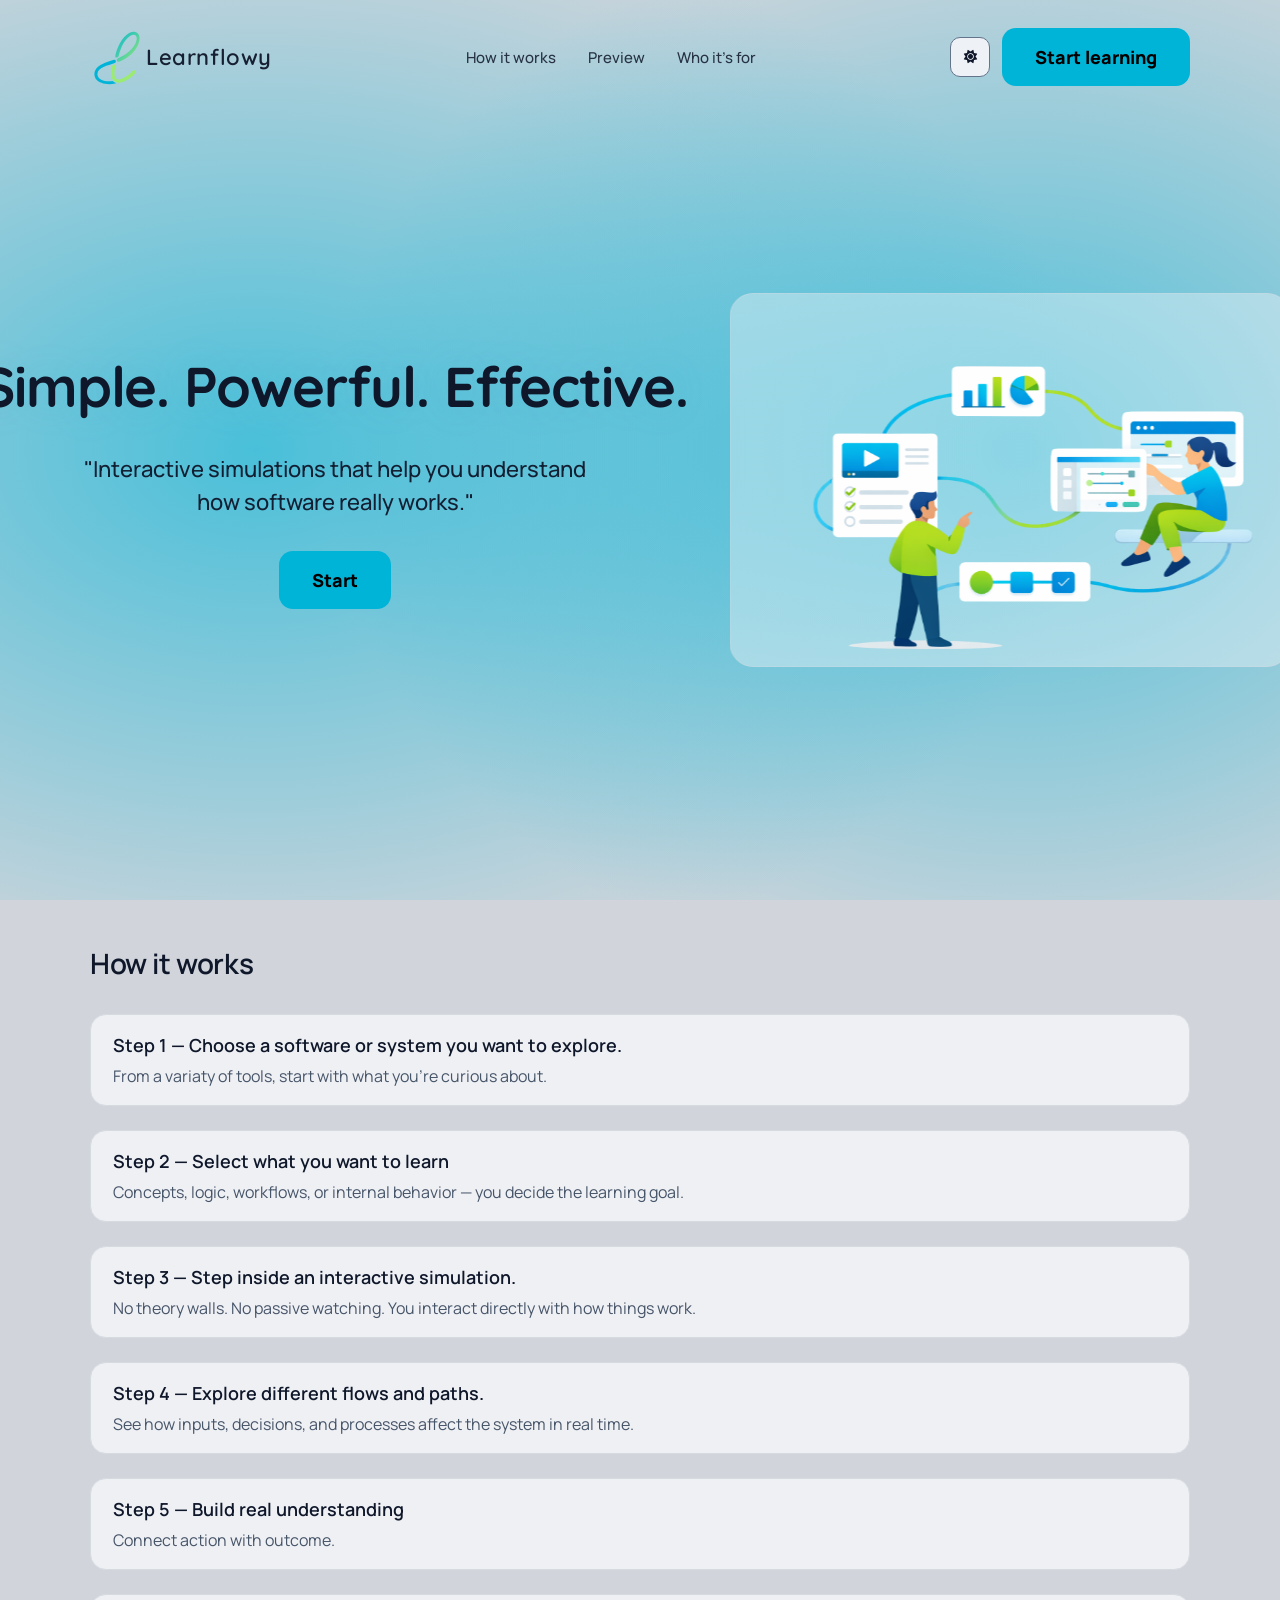
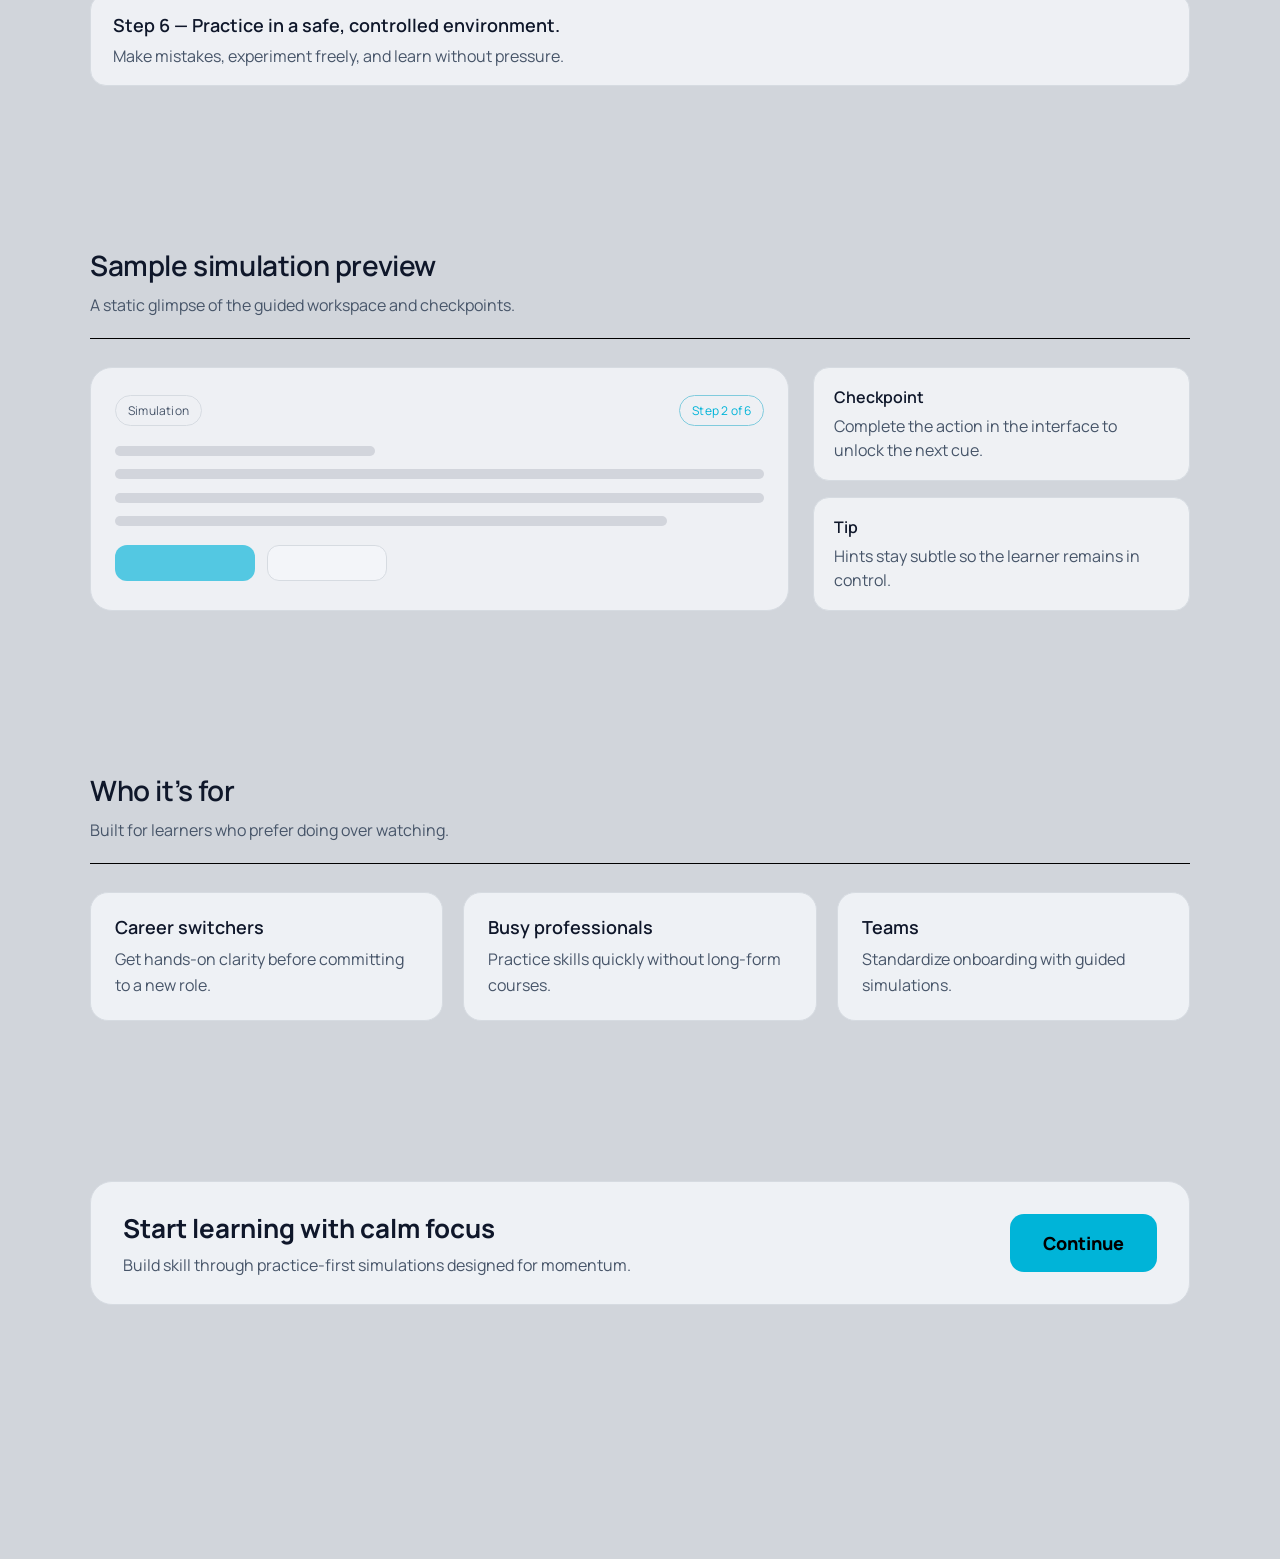
==== commit e25429d1: "Merge remote-tracking branch 'origin/frontEndThodoris' into backEndKaterina" ====
--- a/index.html
+++ b/index.html
@@ -45,8 +45,8 @@
     <section class="hero">
       <div class="hero-text">
         <h1>Simple. Powerful. Effective.</h1>
-        <p class="hero-lead">Interactive simulations that help you understand how software really works.</p>
-        <a class="primary-btn" href="login.html">Start learning</a>
+        <p class="hero-lead">"Interactive simulations that help you understand how software really works."</p>
+        <a class="primary-btn" href="/web/login/login.html">Start</a>
       </div>
       <div class="hero-flow">
         <img class="hero-ui" src="assets/psoft%20type%20ui%20-%20transp.png" alt="Psoft UI preview">
@@ -143,7 +143,7 @@
           <h2>Start learning with calm focus</h2>
           <p>Build skill through practice-first simulations designed for momentum.</p>
         </div>
-        <a class="primary-btn" href="login.html">Start learning</a>
+        <a class="primary-btn" href="/web/login/login.html">Continue</a>
       </div>
     </section>
   </main>
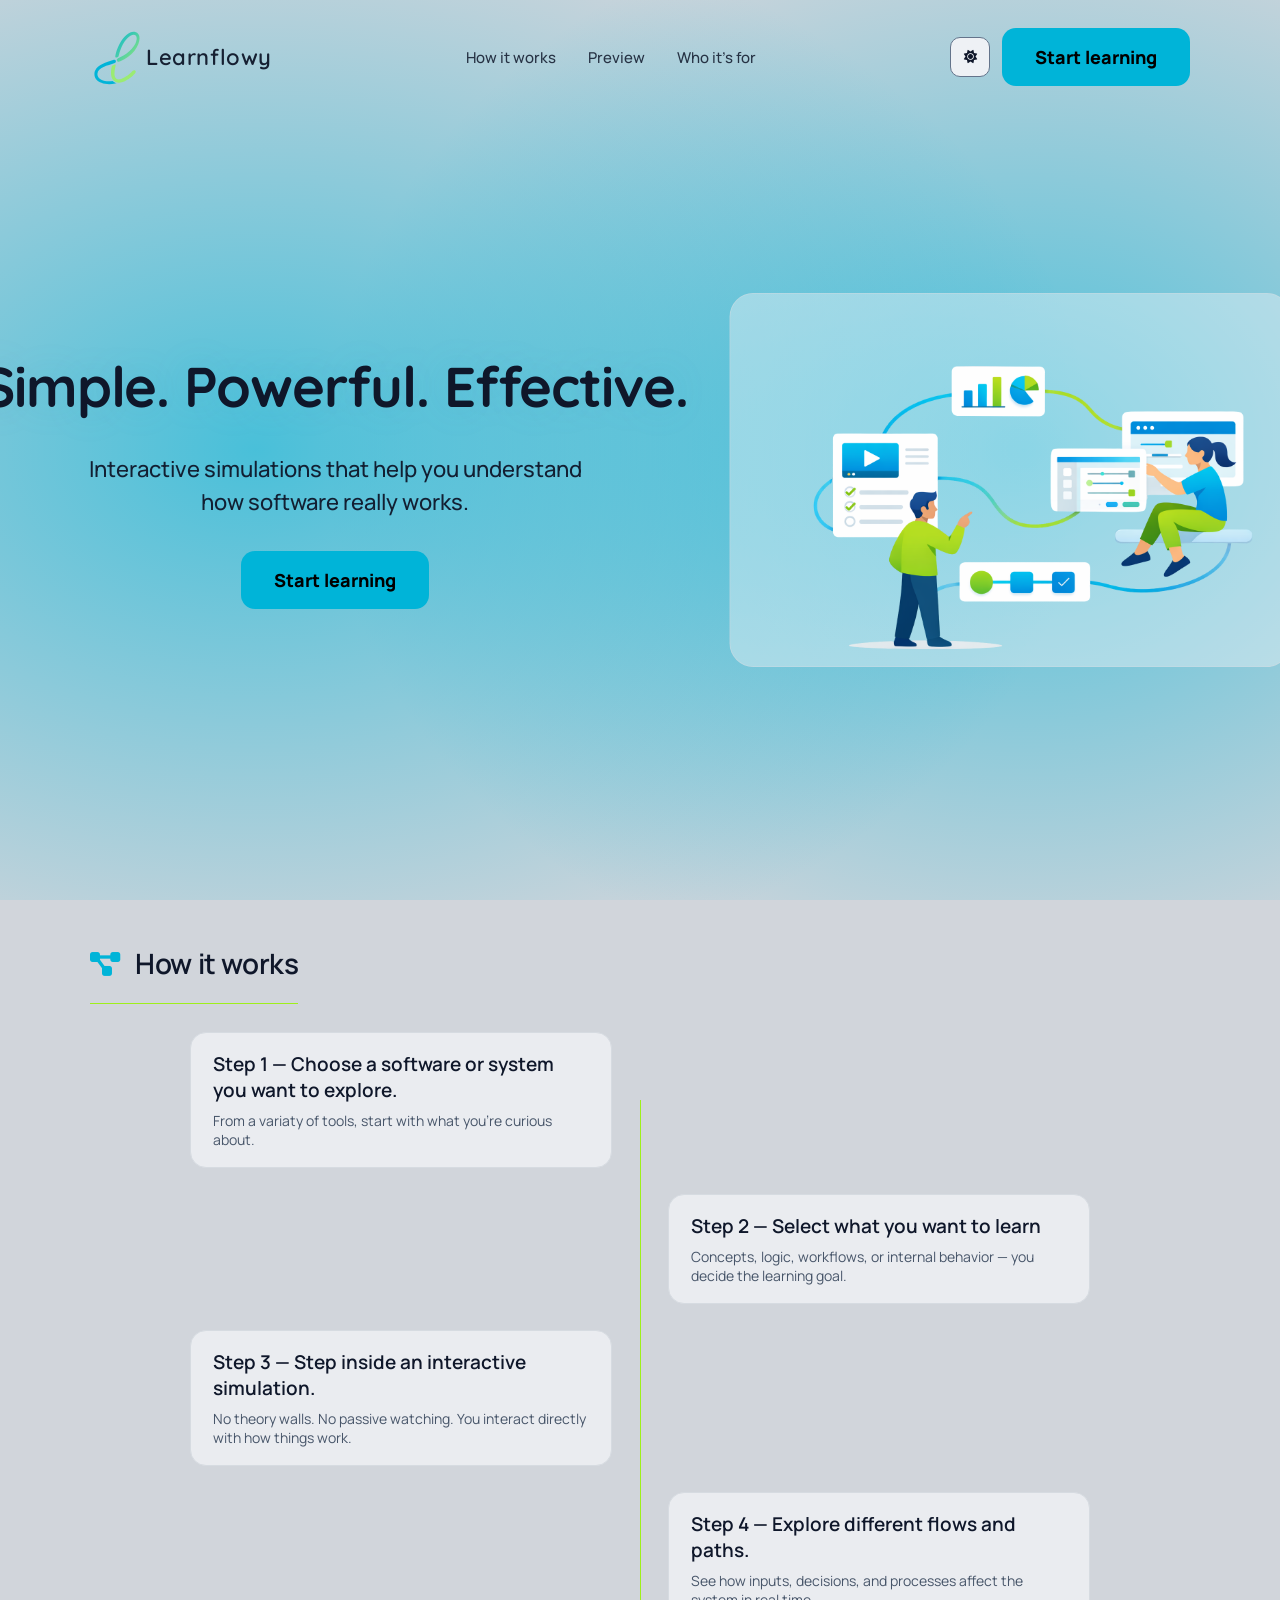
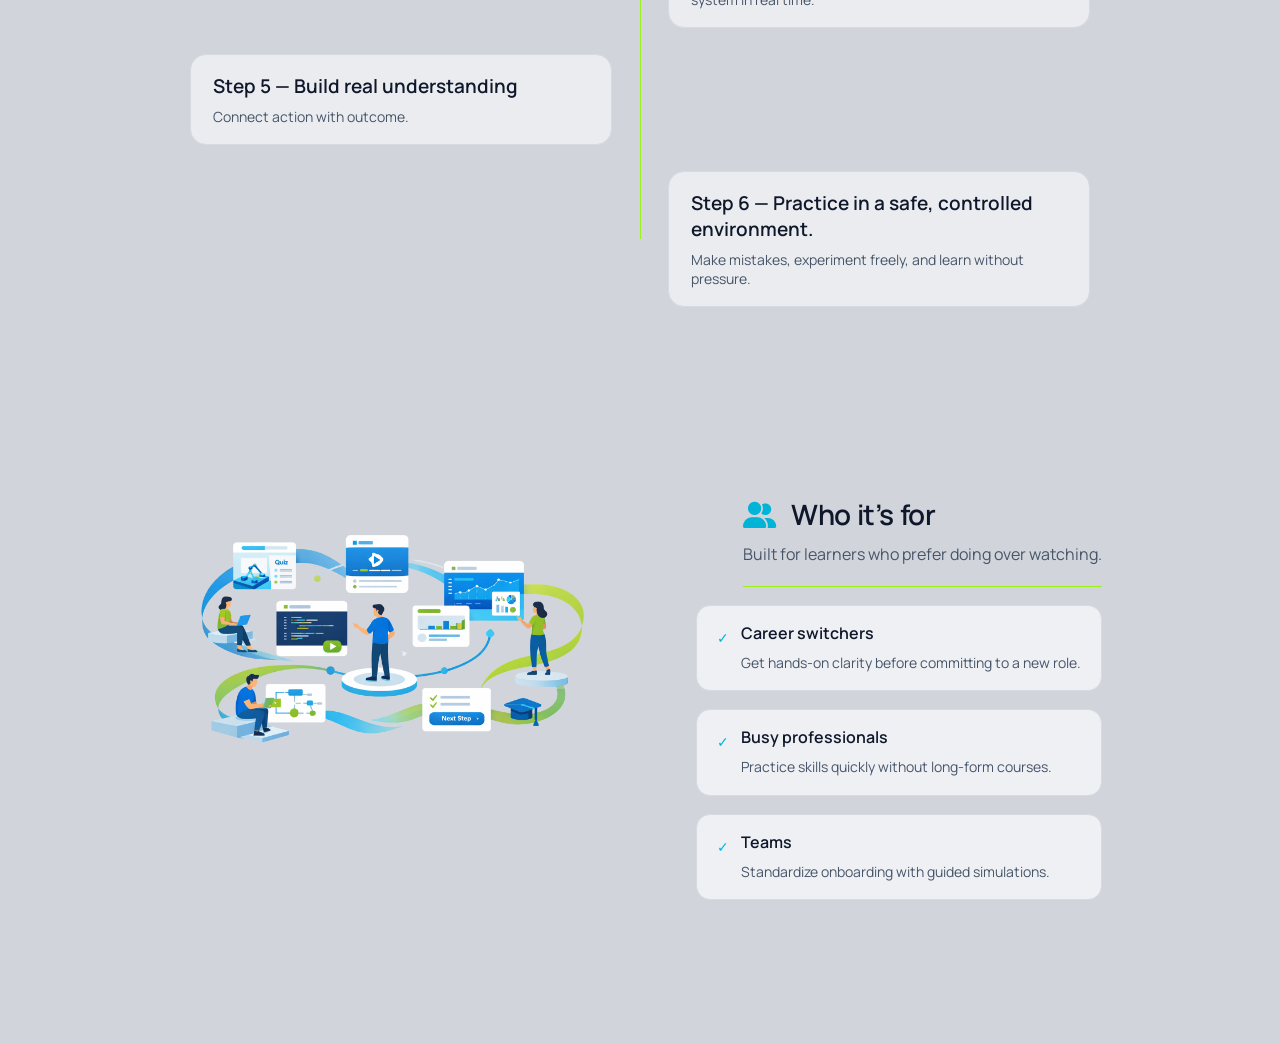
==== commit 8eafb9bf: "Landing page almost completed, it has to be cleaned for sure" ====
--- a/index.html
+++ b/index.html
@@ -45,8 +45,8 @@
     <section class="hero">
       <div class="hero-text">
         <h1>Simple. Powerful. Effective.</h1>
-        <p class="hero-lead">"Interactive simulations that help you understand how software really works."</p>
-        <a class="primary-btn" href="/web/login/login.html">Start</a>
+        <p class="hero-lead">Interactive simulations that help you understand how software really works.</p>
+        <a class="primary-btn" href="login.html">Start learning</a>
       </div>
       <div class="hero-flow">
         <img class="hero-ui" src="assets/psoft%20type%20ui%20-%20transp.png" alt="Psoft UI preview">
@@ -54,98 +54,65 @@
     </section>
 
     <section class="flow-section reveal-section">
-      <h2>How it works</h2>
-      <div class="flow-step">
-        <h3>Step 1 — Choose a software or system you want to explore.</h3>
-        <p>From a variaty of tools, start with what you’re curious about.</p>
+      <div class="section-header">
+        <h2><i class="fa-solid fa-diagram-project"></i> How it works</h2>
       </div>
-      <div class="flow-step">
-        <h3>Step 2 — Select what you want to learn</h3>
-        <p>Concepts, logic, workflows, or internal behavior — you decide the learning goal.</p>
-      </div>
-      <div class="flow-step">
-        <h3>Step 3 — Step inside an interactive simulation.</h3>
-        <p>No theory walls. No passive watching. You interact directly with how things work.</p>
-      </div>
-      <div class="flow-step">
-        <h3>Step 4 — Explore different flows and paths.</h3>
-        <p>See how inputs, decisions, and processes affect the system in real time.</p>
-      </div>
-      <div class="flow-step">
-        <h3>Step 5 — Build real understanding</h3>
-        <p>Connect action with outcome.</p>
-      </div>
-      <div class="flow-step">
-        <h3>Step 6 — Practice in a safe, controlled environment.</h3>
-        <p>Make mistakes, experiment freely, and learn without pressure.</p>
+      <div class="flow-steps">
+        <div class="flow-step">
+          <h3>Step 1 — Choose a software or system you want to explore.</h3>
+          <p>From a variaty of tools, start with what you’re curious about.</p>
+        </div>
+        <div class="flow-step">
+          <h3>Step 2 — Select what you want to learn</h3>
+          <p>Concepts, logic, workflows, or internal behavior — you decide the learning goal.</p>
+        </div>
+        <div class="flow-step">
+          <h3>Step 3 — Step inside an interactive simulation.</h3>
+          <p>No theory walls. No passive watching. You interact directly with how things work.</p>
+        </div>
+        <div class="flow-step">
+          <h3>Step 4 — Explore different flows and paths.</h3>
+          <p>See how inputs, decisions, and processes affect the system in real time.</p>
+        </div>
+        <div class="flow-step">
+          <h3>Step 5 — Build real understanding</h3>
+          <p>Connect action with outcome.</p>
+        </div>
+        <div class="flow-step">
+          <h3>Step 6 — Practice in a safe, controlled environment.</h3>
+          <p>Make mistakes, experiment freely, and learn without pressure.</p>
+        </div>
       </div>
     </section>
 
-    <section class="section simulation-preview reveal-section">
-      <div class="section-header">
-        <h2>Sample simulation preview</h2>
-        <p>A static glimpse of the guided workspace and checkpoints.</p>
-      </div>
-      <div class="preview-grid">
-        <div class="preview-card">
-          <div class="preview-top">
-            <span class="pill">Simulation</span>
-            <span class="pill pill--accent">Step 2 of 6</span>
+    <section class="section who-its-for reveal-section">
+      <div class="who-content">
+        <div class="who-image-col">
+          <img class="who-plain-image" src="assets/people%20flow%20ui%20-%20Edited.png" alt="People flow preview">
+        </div>
+        <div class="who-right">
+          <div class="section-header">
+            <h2><i class="fa-solid fa-user-group"></i> Who it’s for</h2>
+            <p>Built for learners who prefer doing over watching.</p>
           </div>
-          <div class="preview-body">
-            <div class="preview-line preview-line--short"></div>
-            <div class="preview-line"></div>
-            <div class="preview-line"></div>
-            <div class="preview-line preview-line--wide"></div>
-          </div>
-          <div class="preview-footer">
-            <div class="preview-button"></div>
-            <div class="preview-button preview-button--ghost"></div>
-          </div>
-        </div>
-        <div class="preview-side">
-          <div class="preview-step">
-            <h4>Checkpoint</h4>
-            <p>Complete the action in the interface to unlock the next cue.</p>
-          </div>
-          <div class="preview-step">
-            <h4>Tip</h4>
-            <p>Hints stay subtle so the learner remains in control.</p>
+          <div class="who-list">
+            <div class="card">
+              <h3>Career switchers</h3>
+              <p>Get hands-on clarity before committing to a new role.</p>
+            </div>
+            <div class="card">
+              <h3>Busy professionals</h3>
+              <p>Practice skills quickly without long-form courses.</p>
+            </div>
+            <div class="card">
+              <h3>Teams</h3>
+              <p>Standardize onboarding with guided simulations.</p>
+            </div>
           </div>
         </div>
       </div>
     </section>
 
-    <section class="section who-its-for reveal-section">
-      <div class="section-header">
-        <h2>Who it’s for</h2>
-        <p>Built for learners who prefer doing over watching.</p>
-      </div>
-      <div class="cards">
-        <div class="card">
-          <h3>Career switchers</h3>
-          <p>Get hands-on clarity before committing to a new role.</p>
-        </div>
-        <div class="card">
-          <h3>Busy professionals</h3>
-          <p>Practice skills quickly without long-form courses.</p>
-        </div>
-        <div class="card">
-          <h3>Teams</h3>
-          <p>Standardize onboarding with guided simulations.</p>
-        </div>
-      </div>
-    </section>
-
-    <section class="section final-cta reveal-section">
-      <div class="cta-card">
-        <div class="cta-text">
-          <h2>Start learning with calm focus</h2>
-          <p>Build skill through practice-first simulations designed for momentum.</p>
-        </div>
-        <a class="primary-btn" href="/web/login/login.html">Continue</a>
-      </div>
-    </section>
   </main>
 
   <script src="flow.js"></script>
--- a/styles.css
+++ b/styles.css
@@ -6,7 +6,7 @@
   --muted: #A8B3C7;
   --card-border: #22304B;
   --control-border: #22304B;
-  --divider: #22304B;
+  --divider: #9EF01A;
 
   --ring: rgba(59, 130, 246, 0.28);
   --radius: 18px;
@@ -43,7 +43,7 @@
 
   --card-border: #D6DBE1;
   --control-border: #64748B;
-  --divider: #000000;
+  --divider: #9EF01A;
 
   --ring: rgba(37, 99, 235, 0.15);
 
@@ -177,6 +177,30 @@
   margin: 0 auto;
   width: 100%;
   min-height: calc(100vh - 260px);
+  position: relative;
+}
+
+.hero-flow-line{
+  position: absolute;
+  inset: 0;
+  width: 100%;
+  height: 100%;
+  opacity: 1;
+  pointer-events: none;
+  z-index: 2;
+  mix-blend-mode: lighten;
+  animation: flowLineEnter 0.8s ease-out 0.3s backwards;
+}
+
+@keyframes flowLineEnter {
+  from {
+    opacity: 0;
+    transform: translateX(40px);
+  }
+  to {
+    opacity: 1;
+    transform: translateX(0);
+  }
 }
 
 .hero-text{
@@ -189,6 +213,8 @@
   margin-left: -20px;
   min-height: auto;
   animation: heroTextEnter 0.8s ease-out forwards;
+  position: relative;
+  z-index: 2;
 }
 
 @keyframes heroTextEnter {
@@ -289,9 +315,10 @@
   border-radius: 28px;
   background: color-mix(in srgb, var(--surface) 40%, transparent);
   border: 1px solid color-mix(in srgb, var(--card-border) 50%, transparent);
-  overflow: hidden;
+  overflow: visible;
   transform: scale(0.85);
   animation: heroBoxEnter 0.8s ease-out 0.3s backwards;
+  z-index: 1;
 }
 
 @keyframes heroBoxEnter {
@@ -314,6 +341,7 @@
   object-fit: contain;
   object-position: center;
   transform: translate(30px, 30px);
+  z-index: 1;
 }
 
 .flow-section{
@@ -321,26 +349,65 @@
   margin: 80px auto 0;
   display: grid;
   grid-template-columns: 1fr;
-  gap: 24px;
-  width: 100%;
-}
-
-.flow-section h2{
-  margin: 0 0 8px 0;
-  font-size: 28px;
+  gap: 28px;
+  width: 100%;
+}
+
+.flow-label{
+  display: inline-flex;
+  align-self: flex-start;
+  padding: 6px 16px;
+  border-radius: 999px;
+  border: 1px solid color-mix(in srgb, var(--card-border) 65%, transparent);
+  background: color-mix(in srgb, var(--surface) 78%, transparent);
+  color: var(--text);
+  font-size: 14px;
   font-weight: 600;
-  letter-spacing: -0.4px;
+  letter-spacing: 0.2px;
+  margin-bottom: -8px;
+}
+
+.flow-steps{
+  position: relative;
+  display: flex;
+  flex-direction: column;
+  gap: 26px;
+  width: 100%;
+  max-width: 900px;
+  margin: 0 auto;
+}
+
+.flow-steps::before{
+  content: "";
+  position: absolute;
+  left: 50%;
+  margin-left: -0.5px;
+  top: var(--flow-line-top, 0px);
+  height: var(--flow-line-height, 100%);
+  width: 1px;
+  border-radius: 0;
+  background: var(--divider);
+  pointer-events: none;
 }
 
 .flow-step{
+  position: relative;
   padding: 18px 22px;
   border-radius: 16px;
   border: 1px solid var(--card-border);
-  background: color-mix(in srgb, var(--surface) 80%, transparent);
-  width: 100%;
+  background: color-mix(in srgb, var(--surface) 70%, transparent);
+  width: calc(50% - 28px);
   opacity: 0;
-  transform: translateY(24px);
-  transition: opacity 0.6s ease, transform 0.6s ease;
+  transform: translateY(10px);
+  transition: opacity 0.6s ease, transform 0.6s ease, background 0.3s ease, box-shadow 0.35s ease;
+}
+
+.flow-step:nth-child(odd){
+  align-self: flex-start;
+}
+
+.flow-step:nth-child(even){
+  align-self: flex-end;
 }
 
 .flow-step.is-visible{
@@ -348,9 +415,14 @@
   transform: translateY(0);
 }
 
+.flow-step:hover{
+  background: color-mix(in srgb, var(--surface) 82%, transparent);
+  box-shadow: 0 16px 36px rgba(158, 240, 26, 0.22);
+}
+
 .flow-step h3{
   margin: 0 0 8px 0;
-  font-size: 18px;
+  font-size: 19px;
   font-weight: 600;
   color: var(--text);
 }
@@ -358,6 +430,7 @@
 .flow-step p{
   margin: 0 0 6px 0;
   color: var(--subtext);
+  font-size: 14px;
 }
 
 .flow-step p:last-child{
@@ -393,7 +466,27 @@
   display: grid;
   gap: 10px;
   padding-bottom: 22px;
-  border-bottom: 1px solid var(--divider);
+  border-bottom: none;
+  position: relative;
+}
+
+.section-header::after{
+  content: "";
+  position: absolute;
+  left: 0;
+  bottom: 0;
+  width: 100%;
+  height: 1px;
+  background: var(--divider);
+}
+
+.flow-section .section-header{
+  width: max-content;
+  max-width: 100%;
+}
+
+.flow-section .section-header::after{
+  width: 100%;
 }
 
 .section-header h2{
@@ -403,17 +496,83 @@
   letter-spacing: -0.4px;
 }
 
+.section-header h2 i{
+  margin-right: 10px;
+  color: #00B4D8;
+  font-size: 0.95em;
+}
+
 .section-header p{
   margin: 0;
   color: var(--subtext);
   max-width: 640px;
 }
 
-.cards{
+.who-content{
   margin-top: 28px;
   display: grid;
-  grid-template-columns: repeat(3, minmax(0, 1fr));
-  gap: 20px;
+  grid-template-columns: minmax(0, 1fr) max-content;
+  gap: 80px;
+  align-items: start;
+  padding: 0 88px;
+}
+
+.section.who-its-for{
+  margin-left: auto;
+}
+
+.who-image-col{
+  display: flex;
+  align-items: center;
+  justify-content: center;
+}
+
+.who-plain-image{
+  width: 100%;
+  max-width: 860px;
+  height: auto;
+  display: block;
+}
+
+.who-right{
+  display: grid;
+  gap: 18px;
+  padding-left: 0;
+  transform: none;
+  justify-self: end;
+  justify-items: end;
+}
+
+.who-list{
+  display: grid;
+  gap: 18px;
+  margin-top: 0;
+  justify-items: end;
+}
+
+.who-list .card{
+  position: relative;
+  width: min(640px, 100%);
+  padding: 16px 20px 16px 44px;
+  border-radius: 14px;
+}
+
+.who-list .card::before{
+  content: "\2713";
+  position: absolute;
+  left: 20px;
+  top: 22px;
+  color: #00B4D8;
+  font-size: 14px;
+  font-weight: 700;
+}
+
+.who-list .card h3{
+  font-size: 16px;
+}
+
+.who-list .card p{
+  font-size: 14px;
 }
 
 .card{
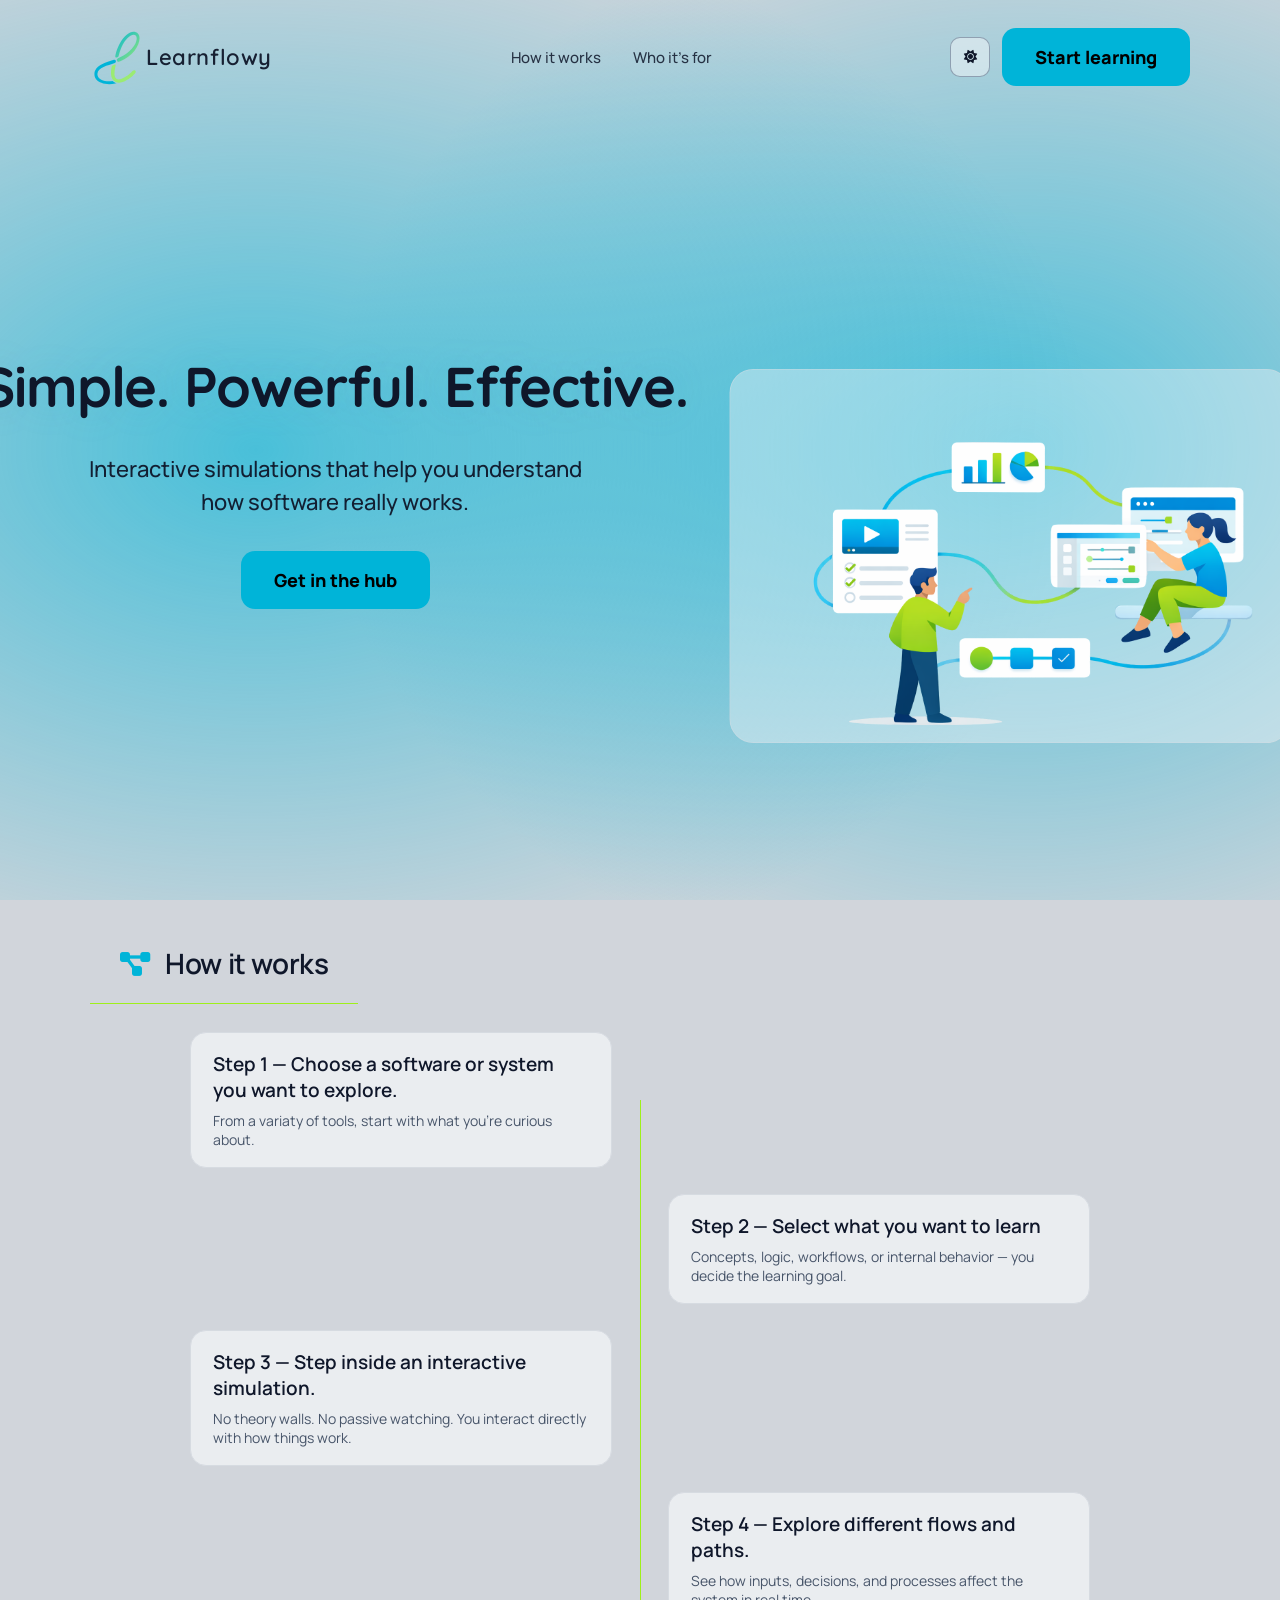
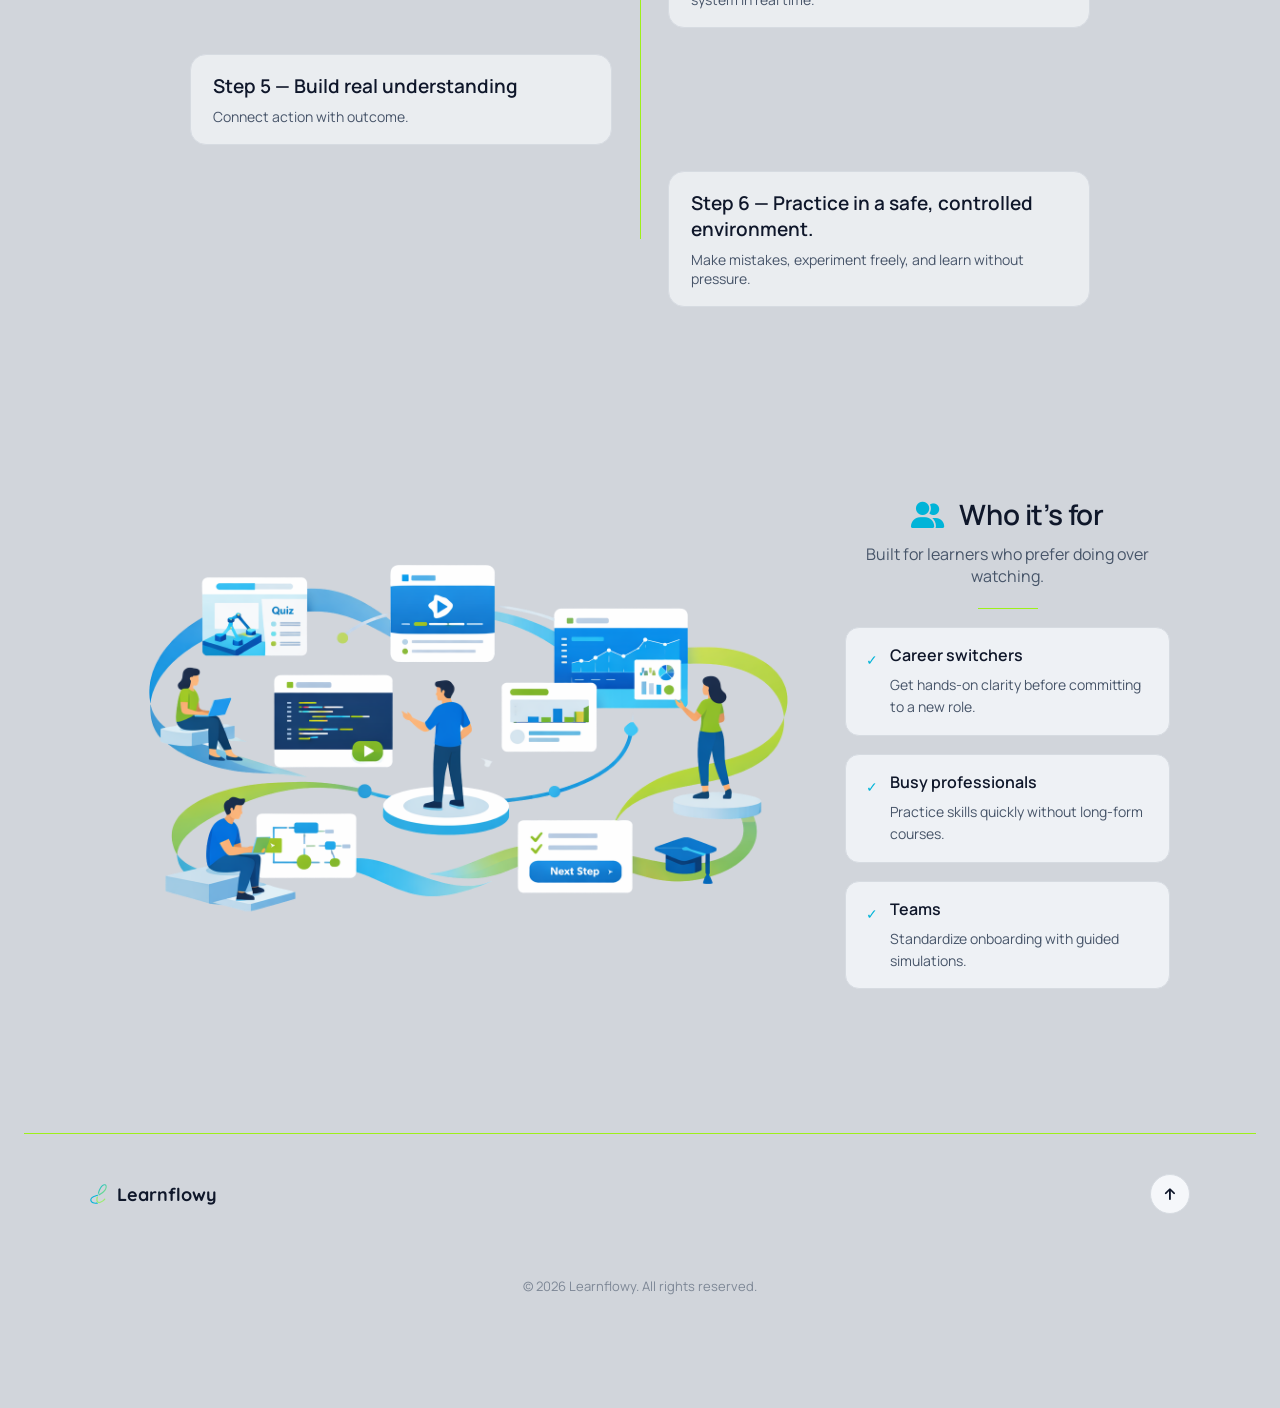
==== commit 31aecf55: "Landing page finalised, dashboard almost done" ====
--- a/index.html
+++ b/index.html
@@ -1,5 +1,6 @@
 <!DOCTYPE html>
 <html lang="en">
+
 <head>
   <meta charset="UTF-8" />
   <meta name="viewport" content="width=device-width, initial-scale=1.0" />
@@ -19,6 +20,7 @@
   <link href="https://fonts.googleapis.com/css2?family=Quicksand:wght@600&display=swap" rel="stylesheet">
   <link href="https://fonts.googleapis.com/css2?family=Manrope:wght@400;500;600;700;800&display=swap" rel="stylesheet">
 </head>
+
 <body class="landing">
 
   <!-- NAV -->
@@ -29,8 +31,7 @@
     </div>
     <nav class="nav-links">
       <a href="#how-it-works">How it works</a>
-      <a href="#preview">Preview</a>
-      <a href="#who-its-for">Who it's for</a>
+      <a href="#who-its-for">Who it’s for</a>
     </nav>
     <div class="nav-right">
       <button id="theme-toggle" aria-label="Toggle theme">
@@ -46,14 +47,14 @@
       <div class="hero-text">
         <h1>Simple. Powerful. Effective.</h1>
         <p class="hero-lead">Interactive simulations that help you understand how software really works.</p>
-        <a class="primary-btn" href="login.html">Start learning</a>
+        <a class="primary-btn" href="login.html">Get in the hub</a>
       </div>
       <div class="hero-flow">
         <img class="hero-ui" src="assets/psoft%20type%20ui%20-%20transp.png" alt="Psoft UI preview">
       </div>
     </section>
 
-    <section class="flow-section reveal-section">
+    <section id="how-it-works" class="flow-section reveal-section">
       <div class="section-header">
         <h2><i class="fa-solid fa-diagram-project"></i> How it works</h2>
       </div>
@@ -85,10 +86,13 @@
       </div>
     </section>
 
-    <section class="section who-its-for reveal-section">
+
+
+    <section id="who-its-for" class="section who-its-for reveal-section">
       <div class="who-content">
         <div class="who-image-col">
-          <img class="who-plain-image" src="assets/people%20flow%20ui%20-%20Edited.png" alt="People flow preview">
+          <img class="who-plain-image slide-in-left" src="assets/people%20flow%20ui%20-%20Edited.png"
+            alt="People flow preview">
         </div>
         <div class="who-right">
           <div class="section-header">
@@ -115,6 +119,24 @@
 
   </main>
 
+  <footer class="site-footer">
+    <div class="footer-content">
+      <div class="footer-brand">
+        <img class="brand-mark-sm" src="assets/learnflowy-logo.svg" alt="Learnflowy">
+        <span>Learnflowy</span>
+      </div>
+      <div class="footer-links">
+      </div>
+      <button class="back-to-top" onclick="window.scrollTo({top: 0, behavior: 'smooth'})">
+        <i class="fa-solid fa-arrow-up"></i>
+      </button>
+    </div>
+    <div class="footer-bottom">
+      <p>&copy; 2026 Learnflowy. All rights reserved.</p>
+    </div>
+  </footer>
+
   <script src="flow.js"></script>
 </body>
-</html>
+
+</html>
--- a/styles.css
+++ b/styles.css
@@ -1,5 +1,5 @@
 /* ========== THEME TOKENS ========== */
-:root{
+:root {
   --bg: #0B1220;
   --surface: #111A2E;
   --text: #EAF2FF;
@@ -16,10 +16,10 @@
   --accent-text: #9FEF00;
   --accent-contrast: #071427;
 
-  --bg-grad-1: rgba(0,180,216,.25);
-  --bg-grad-2: rgba(0,180,216,.25);
-
-  --button-bg: rgba(255,255,255,.02);
+  --bg-grad-1: rgba(0, 180, 216, .25);
+  --bg-grad-2: rgba(0, 180, 216, .25);
+
+  --button-bg: rgba(255, 255, 255, .02);
   --icon-bg: transparent;
   --toggle-bg: transparent;
 
@@ -27,7 +27,7 @@
   --button-border-hover: color-mix(in srgb, var(--accent) 45%, var(--control-border));
   --icon-border-hover: color-mix(in srgb, var(--accent) 55%, var(--control-border));
   --toggle-border-hover: color-mix(in srgb, var(--accent) 60%, var(--control-border));
-  --input-surface: rgba(255,255,255,0.02);
+  --input-surface: rgba(255, 255, 255, 0.02);
 
   --subtext: var(--muted);
   --danger: #EF4444;
@@ -52,8 +52,8 @@
   --accent-text: #92db00;
   --accent-contrast: #000000;
 
-  --bg-grad-1: rgba(0,180,216,.65);
-  --bg-grad-2: rgba(0,180,216,.65);
+  --bg-grad-1: rgba(0, 180, 216, .65);
+  --bg-grad-2: rgba(0, 180, 216, .65);
 
   --button-bg: color-mix(in srgb, var(--surface) 88%, transparent);
   --icon-bg: color-mix(in srgb, var(--surface) 88%, transparent);
@@ -69,16 +69,19 @@
 }
 
 /* ========== BASE ========== */
-*{ box-sizing: border-box; }
-
-body{
+* {
+  box-sizing: border-box;
+}
+
+/* Darker background as we scroll - achieved via fixed background on body with gradient overlay */
+body {
+  margin: 0;
+  font-family: "Manrope", ui-sans-serif, system-ui, -apple-system, Segoe UI, Roboto, Arial;
   margin: 0;
   font-family: "Manrope", ui-sans-serif, system-ui, -apple-system, Segoe UI, Roboto, Arial;
   font-weight: 400;
-  background:
-  radial-gradient(1200px 800px at 20% 50%, var(--bg-grad-1), transparent 70%),
-  radial-gradient(1000px 800px at 80% 50%, var(--bg-grad-2), transparent 70%),
-  var(--bg);
+  scroll-behavior: smooth;
+  background: var(--bg);
   background-attachment: fixed;
   color: var(--text);
   min-height: 100vh;
@@ -89,14 +92,36 @@
   overflow-y: scroll;
 }
 
-body.landing{
+/* Add a gradient overlay that fades in */
+body::before {
+  content: "";
+  position: fixed;
+  top: 0;
+  left: 0;
+  width: 100%;
+  height: 100%;
+  background:
+    radial-gradient(1200px 800px at 20% 50%, var(--bg-grad-1), transparent 70%),
+    radial-gradient(1000px 800px at 80% 50%, var(--bg-grad-2), transparent 70%);
+  z-index: -1;
+  pointer-events: none;
+  opacity: 1;
+  /* Start visible */
+  transition: opacity 0.5s ease;
+}
+
+/* This class will be added via JS when leaving hero */
+/* Body gradient logic restored to simple fixed background */
+
+body.landing {
   display: block;
   place-items: unset;
   align-content: unset;
   padding: 28px 24px 80px;
 }
 
-body.landing main{
+
+body.landing main {
   display: flex;
   flex-direction: column;
   align-items: stretch;
@@ -105,7 +130,7 @@
 }
 
 /* ========== LANDING ========== */
-.nav{
+.nav {
   display: flex;
   align-items: center;
   justify-content: space-between;
@@ -115,35 +140,39 @@
   gap: 48px;
 }
 
-.brand{
+.brand {
   display: flex;
   align-items: center;
   gap: 2px;
   margin-left: 0;
 }
 
-.brand-mark{
+.brand-mark {
   width: 54px;
   height: 54px;
   flex: 0 0 auto;
   transform: translateY(1px);
-}
-
-.logo-text{
+  background: transparent;
+  mask: none;
+  -webkit-mask: none;
+}
+
+.logo-text {
   font-weight: 600;
   letter-spacing: 0.6px;
   opacity: 0.95;
   font-size: 22px;
-}
-
-.nav-links{
+  color: var(--text);
+}
+
+.nav-links {
   display: flex;
   align-items: center;
   gap: 32px;
   margin: 0 auto;
 }
 
-.nav-links a{
+.nav-links a {
   color: var(--text);
   text-decoration: none;
   font-weight: 500;
@@ -152,23 +181,24 @@
   transition: opacity 0.2s ease;
 }
 
-.nav-links a:hover{
+.nav-links a:hover {
   opacity: 1;
   text-decoration: none;
 }
 
-.nav-right{
+.nav-right {
   display: flex;
   align-items: center;
   gap: 12px;
 }
 
 body.landing .logo-text,
-body.landing .hero-text h1{
+body.landing .footer-brand span,
+body.landing .hero-text h1 {
   font-family: "Quicksand", "Manrope", ui-sans-serif, system-ui, -apple-system, Segoe UI, Roboto, Arial;
 }
 
-.hero{
+.hero {
   display: grid;
   grid-template-columns: minmax(0, 1fr) minmax(0, 1fr);
   gap: 80px;
@@ -180,7 +210,7 @@
   position: relative;
 }
 
-.hero-flow-line{
+.hero-flow-line {
   position: absolute;
   inset: 0;
   width: 100%;
@@ -197,13 +227,14 @@
     opacity: 0;
     transform: translateX(40px);
   }
+
   to {
     opacity: 1;
     transform: translateX(0);
   }
 }
 
-.hero-text{
+.hero-text {
   display: flex;
   flex-direction: column;
   gap: 32px;
@@ -222,19 +253,20 @@
     opacity: 0;
     transform: translateY(30px);
   }
+
   to {
     opacity: 1;
     transform: translateY(0);
   }
 }
 
-.hero-brand{
+.hero-brand {
   display: flex;
   align-items: center;
   gap: 14px;
 }
 
-.hero-text h1{
+.hero-text h1 {
   margin: 0;
   font-size: clamp(42px, 5vw, 56px);
   font-weight: 700;
@@ -249,13 +281,14 @@
     opacity: 0;
     transform: translateY(20px);
   }
+
   to {
     opacity: 1;
     transform: translateY(0);
   }
 }
 
-.hero-lead{
+.hero-lead {
   margin: 0;
   font-size: 22px;
   color: var(--text);
@@ -268,14 +301,14 @@
   animation: fadeInUp 0.6s ease-out 0.4s backwards;
 }
 
-.hero-sub{
+.hero-sub {
   margin: 0;
   color: var(--subtext);
   max-width: 500px;
   line-height: 1.6;
 }
 
-.primary-btn{
+.primary-btn {
   width: fit-content;
   padding: 16px 32px;
   border-radius: 14px;
@@ -292,31 +325,31 @@
   transition: all 0.2s ease;
 }
 
-.hero .primary-btn{
+.hero .primary-btn {
   animation: fadeInUp 0.6s ease-out 0.6s backwards;
 }
 
-.primary-btn:hover{
+.primary-btn:hover {
   background: var(--accent-hover);
   text-decoration: none;
   transform: translateY(-2px);
 }
 
-.primary-btn:active{
+.primary-btn:active {
   background: var(--accent);
 }
 
-.hero-flow{
+.hero-flow {
   position: relative;
   min-height: 440px;
-  margin-top: 0;
+  margin-top: 50px;
   margin-left: 0;
   margin-right: -150px;
   border-radius: 28px;
   background: color-mix(in srgb, var(--surface) 40%, transparent);
   border: 1px solid color-mix(in srgb, var(--card-border) 50%, transparent);
   overflow: visible;
-  transform: scale(0.85);
+  transform: scale(0.85) translateY(60px);
   animation: heroBoxEnter 0.8s ease-out 0.3s backwards;
   z-index: 1;
 }
@@ -324,15 +357,16 @@
 @keyframes heroBoxEnter {
   from {
     opacity: 0;
-    transform: scale(0.85) translateX(40px);
-  }
+    transform: scale(0.85) translateX(40px) translateY(60px);
+  }
+
   to {
     opacity: 1;
-    transform: scale(0.85) translateX(0);
-  }
-}
-
-.hero-ui{
+    transform: scale(0.85) translateX(0) translateY(60px);
+  }
+}
+
+.hero-ui {
   position: absolute;
   inset: 3% 3%;
   width: 94%;
@@ -344,7 +378,7 @@
   z-index: 1;
 }
 
-.flow-section{
+.flow-section {
   max-width: 1100px;
   margin: 80px auto 0;
   display: grid;
@@ -353,7 +387,7 @@
   width: 100%;
 }
 
-.flow-label{
+.flow-label {
   display: inline-flex;
   align-self: flex-start;
   padding: 6px 16px;
@@ -367,7 +401,7 @@
   margin-bottom: -8px;
 }
 
-.flow-steps{
+.flow-steps {
   position: relative;
   display: flex;
   flex-direction: column;
@@ -377,7 +411,7 @@
   margin: 0 auto;
 }
 
-.flow-steps::before{
+.flow-steps::before {
   content: "";
   position: absolute;
   left: 50%;
@@ -390,7 +424,7 @@
   pointer-events: none;
 }
 
-.flow-step{
+.flow-step {
   position: relative;
   padding: 18px 22px;
   border-radius: 16px;
@@ -402,38 +436,38 @@
   transition: opacity 0.6s ease, transform 0.6s ease, background 0.3s ease, box-shadow 0.35s ease;
 }
 
-.flow-step:nth-child(odd){
+.flow-step:nth-child(odd) {
   align-self: flex-start;
 }
 
-.flow-step:nth-child(even){
+.flow-step:nth-child(even) {
   align-self: flex-end;
 }
 
-.flow-step.is-visible{
+.flow-step.is-visible {
   opacity: 1;
   transform: translateY(0);
 }
 
-.flow-step:hover{
+.flow-step:hover {
   background: color-mix(in srgb, var(--surface) 82%, transparent);
   box-shadow: 0 16px 36px rgba(158, 240, 26, 0.22);
 }
 
-.flow-step h3{
+.flow-step h3 {
   margin: 0 0 8px 0;
   font-size: 19px;
   font-weight: 600;
   color: var(--text);
 }
 
-.flow-step p{
+.flow-step p {
   margin: 0 0 6px 0;
   color: var(--subtext);
   font-size: 14px;
 }
 
-.flow-step p:last-child{
+.flow-step p:last-child {
   margin-bottom: 0;
 }
 
@@ -441,13 +475,13 @@
 
 
 
-.section{
+.section {
   max-width: 1100px;
   margin: 96px auto 0;
   width: 100%;
 }
 
-.reveal-section{
+.reveal-section {
   opacity: 0;
   transform: translateY(24px);
   transition: opacity 0.6s ease, transform 0.6s ease;
@@ -455,14 +489,14 @@
   pointer-events: none;
 }
 
-.reveal-section.is-visible{
+.reveal-section.is-visible {
   opacity: 1;
   transform: translateY(0);
   visibility: visible;
   pointer-events: auto;
 }
 
-.section-header{
+.section-header {
   display: grid;
   gap: 10px;
   padding-bottom: 22px;
@@ -470,7 +504,7 @@
   position: relative;
 }
 
-.section-header::after{
+.section-header::after {
   content: "";
   position: absolute;
   left: 0;
@@ -480,84 +514,129 @@
   background: var(--divider);
 }
 
-.flow-section .section-header{
+.flow-section .section-header {
   width: max-content;
   max-width: 100%;
-}
-
-.flow-section .section-header::after{
-  width: 100%;
-}
-
-.section-header h2{
+  padding-left: 30px;
+  padding-right: 30px;
+}
+
+.flow-section .section-header::after {
+  width: 100%;
+}
+
+.section-header h2 {
   margin: 0;
   font-size: 28px;
   font-weight: 600;
   letter-spacing: -0.4px;
 }
 
-.section-header h2 i{
+.section-header h2 i {
   margin-right: 10px;
   color: #00B4D8;
   font-size: 0.95em;
 }
 
-.section-header p{
+.section-header p {
   margin: 0;
   color: var(--subtext);
   max-width: 640px;
 }
 
-.who-content{
+.who-content {
   margin-top: 28px;
   display: grid;
-  grid-template-columns: minmax(0, 1fr) max-content;
-  gap: 80px;
-  align-items: start;
-  padding: 0 88px;
-}
-
-.section.who-its-for{
+  grid-template-columns: 1.8fr 1fr;
+  gap: 150px;
+  /* Increased from 120px */
+  align-items: center;
+  padding: 0 20px;
+}
+
+/* Animation removed - handled by parent reveal-section */
+
+
+
+.who-list .card {
+  position: relative;
+  width: 100%;
+  padding: 16px 20px 16px 44px;
+  border-radius: 14px;
+  transition: all 0.3s ease;
+  /* Add transition */
+}
+
+/* Hover effect same as steps */
+.who-list .card:hover {
+  background: color-mix(in srgb, var(--surface) 82%, transparent);
+  box-shadow: 0 16px 36px rgba(158, 240, 26, 0.22);
+  transform: translateY(-2px);
+  border-color: color-mix(in srgb, var(--divider) 50%, transparent);
+}
+
+
+
+.section.who-its-for {
   margin-left: auto;
 }
 
-.who-image-col{
+.who-image-col {
   display: flex;
   align-items: center;
   justify-content: center;
 }
 
-.who-plain-image{
+.who-plain-image {
   width: 100%;
   max-width: 860px;
   height: auto;
   display: block;
-}
-
-.who-right{
+  border-radius: 20px;
+  box-shadow: var(--shadow-xl);
+  transform: scale(1.25);
+  transform-origin: center left;
+  transition: transform 0.5s ease;
+}
+
+.who-right {
   display: grid;
   gap: 18px;
   padding-left: 0;
+  margin-left: 0;
   transform: none;
-  justify-self: end;
-  justify-items: end;
-}
-
-.who-list{
+  justify-items: center;
+}
+
+.who-right .section-header {
+  text-align: center;
+  justify-items: center;
+  padding-left: 0;
+  padding-right: 0;
+}
+
+.who-right .section-header::after {
+  left: 50%;
+  transform: translateX(-50%);
+  width: 60px;
+  /* Make the underline shorter and centered */
+}
+
+.who-list {
   display: grid;
   gap: 18px;
   margin-top: 0;
-  justify-items: end;
-}
-
-.who-list .card{
+  justify-items: center;
+}
+
+.who-list .card {
   position: relative;
-  width: min(640px, 100%);
+  width: 100%;
   padding: 16px 20px 16px 44px;
   border-radius: 14px;
 }
 
-.who-list .card::before{
+.who-list .card::before {
   content: "\2713";
   position: absolute;
   left: 20px;
@@ -567,41 +646,41 @@
   font-weight: 700;
 }
 
-.who-list .card h3{
+.who-list .card h3 {
   font-size: 16px;
 }
 
-.who-list .card p{
+.who-list .card p {
   font-size: 14px;
 }
 
-.card{
+.card {
   padding: 22px 24px;
   border-radius: 18px;
   border: 1px solid var(--card-border);
   background: color-mix(in srgb, var(--surface) 82%, transparent);
 }
 
-.card h3{
+.card h3 {
   margin: 0 0 8px 0;
   font-size: 18px;
   font-weight: 600;
 }
 
-.card p{
+.card p {
   margin: 0;
   color: var(--subtext);
   line-height: 1.6;
 }
 
-.preview-grid{
+.preview-grid {
   margin-top: 28px;
   display: grid;
   grid-template-columns: minmax(0, 1.3fr) minmax(0, 0.7fr);
   gap: 24px;
 }
 
-.preview-card{
+.preview-card {
   border-radius: 22px;
   border: 1px solid var(--card-border);
   background: color-mix(in srgb, var(--surface) 80%, transparent);
@@ -610,14 +689,14 @@
   gap: 18px;
 }
 
-.preview-top{
+.preview-top {
   display: flex;
   align-items: center;
   justify-content: space-between;
   gap: 12px;
 }
 
-.pill{
+.pill {
   display: inline-flex;
   align-items: center;
   padding: 6px 12px;
@@ -628,36 +707,36 @@
   color: var(--subtext);
 }
 
-.pill--accent{
+.pill--accent {
   color: var(--accent);
   border-color: color-mix(in srgb, var(--accent) 40%, var(--card-border));
 }
 
-.preview-body{
+.preview-body {
   display: grid;
   gap: 12px;
 }
 
-.preview-line{
+.preview-line {
   height: 10px;
   border-radius: 999px;
   background: color-mix(in srgb, var(--text) 12%, transparent);
 }
 
-.preview-line--short{
+.preview-line--short {
   width: 40%;
 }
 
-.preview-line--wide{
+.preview-line--wide {
   width: 85%;
 }
 
-.preview-footer{
+.preview-footer {
   display: flex;
   gap: 12px;
 }
 
-.preview-button{
+.preview-button {
   height: 36px;
   width: 140px;
   border-radius: 12px;
@@ -665,42 +744,42 @@
   opacity: 0.65;
 }
 
-.preview-button--ghost{
+.preview-button--ghost {
   background: color-mix(in srgb, var(--surface) 80%, transparent);
   border: 1px solid var(--card-border);
   width: 120px;
   opacity: 1;
 }
 
-.preview-side{
+.preview-side {
   display: grid;
   gap: 16px;
 }
 
-.preview-step{
+.preview-step {
   padding: 18px 20px;
   border-radius: 16px;
   border: 1px solid var(--card-border);
   background: color-mix(in srgb, var(--surface) 84%, transparent);
 }
 
-.preview-step h4{
+.preview-step h4 {
   margin: 0 0 6px 0;
   font-size: 16px;
   font-weight: 600;
 }
 
-.preview-step p{
+.preview-step p {
   margin: 0;
   color: var(--subtext);
   line-height: 1.5;
 }
 
-.final-cta{
+.final-cta {
   margin-bottom: 110px;
 }
 
-.cta-card{
+.cta-card {
   padding: 28px 32px;
   border-radius: 22px;
   border: 1px solid var(--card-border);
@@ -711,37 +790,37 @@
   gap: 24px;
 }
 
-.cta-text h2{
+.cta-text h2 {
   margin: 0 0 8px 0;
   font-size: 26px;
 }
 
-.cta-text p{
+.cta-text p {
   margin: 0;
   color: var(--subtext);
 }
 
 
 /* ========== AUTH CARD ========== */
-.auth-box{
+.auth-box {
   width: 100%;
   max-width: 500px;
   background: var(--surface);
   border: 1px solid var(--card-border);
   border-radius: var(--radius);
-  box-shadow: 0 4px 16px rgba(0,0,0,.06);
+  box-shadow: 0 4px 16px rgba(0, 0, 0, .06);
   padding: 26px 26px;
   transition: all .28s ease;
   position: relative;
 }
 
 /* Logo */
-.logo{
+.logo {
   width: 48px;
   height: auto;
 }
 
-.logo-text h1{
+.logo-text h1 {
   margin: 0 0 12px 0;
   font-size: 18px;
   letter-spacing: 0.6px;
@@ -751,7 +830,7 @@
 }
 
 /* Title / description */
-#auth-title{
+#auth-title {
   margin: 0;
   font-size: 30px;
   letter-spacing: -0.3px;
@@ -759,7 +838,7 @@
   text-align: center;
 }
 
-#auth-description{
+#auth-description {
   margin: 9px 0 14px 0;
   color: var(--subtext);
   line-height: 1.4;
@@ -767,24 +846,24 @@
 }
 
 /* ========== FORM ========== */
-form{
+form {
   display: grid;
   gap: 11px;
   margin: 0;
 }
 
-form > div {
+form>div {
   position: relative;
 }
 
-label{
+label {
   font-weight: 700;
   font-size: 13px;
   letter-spacing: 0.2px;
   color: color-mix(in srgb, var(--text) 85%, var(--muted));
 }
 
-input{
+input {
   width: 100%;
   padding: 12px 12px;
   margin-top: 8px;
@@ -796,29 +875,32 @@
   transition: border-color 0.20s ease, box-shadow 0.20s ease;
 }
 
-input::placeholder{
+input::placeholder {
   color: color-mix(in srgb, var(--muted) 80%, transparent);
 }
 
-input:hover{
+input:hover {
   border-color: var(--input-border-hover);
 }
 
-input:focus{
+input:focus {
   border-color: var(--accent);
   box-shadow: 0 0 0 1px var(--ring);
 }
 
 /* Links */
-a{
+a {
   color: var(--accent);
   text-decoration: none;
   font-weight: 500;
 }
-a:hover{ text-decoration: underline; }
+
+a:hover {
+  text-decoration: underline;
+}
 
 /* Forgot password */
-.forgot{
+.forgot {
   text-align: left;
   margin: 7px 0 5px 0;
   font-size: 12px;
@@ -826,14 +908,14 @@
   transition: opacity 0.3s cubic-bezier(0.4, 0, 0.2, 1) 0.2s;
 }
 
-.auth-box[data-mode="register"] .forgot{
+.auth-box[data-mode="register"] .forgot {
   opacity: 0;
   transition: opacity 0.2s cubic-bezier(0.4, 0, 0.2, 1);
 }
 
 /* Primary button */
 
-#primary-button{
+#primary-button {
   margin-top: -17px;
   width: 100%;
   padding: 12px 14px;
@@ -847,21 +929,22 @@
   transition: transform .12s ease, background .12s ease, margin-top .3s ease;
 }
 
-.auth-box[data-mode="register"] #primary-button{
+.auth-box[data-mode="register"] #primary-button {
   margin-top: 10px;
 }
 
-#primary-button:hover{
+#primary-button:hover {
   background: var(--accent-hover);
   transform: translateY(-1px);
 }
 
-#primary-button:active{
+#primary-button:active {
   transform: translateY(0px);
 }
 
 /* Toggle + guest */
-.toggle-auth, .guest{
+.toggle-auth,
+.guest {
   margin: 11px 0 0 0;
   color: var(--subtext);
   font-size: 14px;
@@ -869,21 +952,21 @@
 }
 
 /* Social */
-.social-login{
+.social-login {
   margin-top: 14px;
   padding-top: 13px;
-  border-top: 1px solid var(--divider);
+  border-top: 1px solid var(--control-border);
   text-align: center;
 }
 
-.social-login p{
+.social-login p {
   margin: 0 0 9px 0;
   color: var(--subtext);
   font-weight: 600;
   font-size: 14px;
 }
 
-.social-login button{
+.social-login button {
   width: 100%;
   padding: 11px 14px;
   border-radius: 14px;
@@ -895,17 +978,17 @@
   margin-top: 10px;
 }
 
-.social-login button:hover{
+.social-login button:hover {
   border-color: var(--button-border-hover);
 }
 
-.social-icons{
+.social-icons {
   display: flex;
   justify-content: center;
   gap: 12px;
 }
 
-.icon-btn{
+.icon-btn {
   width: 52px;
   height: 52px;
   border-radius: 14px;
@@ -918,21 +1001,21 @@
   transition: transform .12s ease, border-color .12s ease, background .12s ease;
 }
 
-.icon-btn i{
+.icon-btn i {
   font-size: 20px;
 }
 
-.icon-btn:hover{
+.icon-btn:hover {
   transform: translateY(-1px);
   border-color: var(--icon-border-hover);
   background: color-mix(in srgb, var(--accent) 8%, transparent);
 }
 
-.accent{
+.accent {
   color: var(--accent-text);
 }
 
-.register-fields{
+.register-fields {
   display: grid;
   gap: 11px;
   margin-top: 0;
@@ -941,39 +1024,39 @@
   opacity: 0;
   overflow: hidden;
   transform: translateY(12px);
-  transition: max-height 0.3s cubic-bezier(0.4, 0, 0.2, 1), 
-              opacity 0.25s cubic-bezier(0.4, 0, 0.2, 1),
-              transform 0.3s cubic-bezier(0.4, 0, 0.2, 1);
-}
-
-.auth-box[data-mode="register"] .register-fields{
+  transition: max-height 0.3s cubic-bezier(0.4, 0, 0.2, 1),
+    opacity 0.25s cubic-bezier(0.4, 0, 0.2, 1),
+    transform 0.3s cubic-bezier(0.4, 0, 0.2, 1);
+}
+
+.auth-box[data-mode="register"] .register-fields {
   max-height: 400px;
   margin-top: -14px;
   opacity: 1;
   transform: translateY(0);
   overflow: visible;
-  transition: max-height 0.5s cubic-bezier(0.4, 0, 0.2, 1), 
-              opacity 0.4s cubic-bezier(0.4, 0, 0.2, 1) 0.15s, 
-              margin-top 0.4s cubic-bezier(0.4, 0, 0.2, 1),
-              transform 0.4s cubic-bezier(0.4, 0, 0.2, 1) 0.1s;
-}
-
-
-.auth-box[data-mode="register"] #primary-button{
+  transition: max-height 0.5s cubic-bezier(0.4, 0, 0.2, 1),
+    opacity 0.4s cubic-bezier(0.4, 0, 0.2, 1) 0.15s,
+    margin-top 0.4s cubic-bezier(0.4, 0, 0.2, 1),
+    transform 0.4s cubic-bezier(0.4, 0, 0.2, 1) 0.1s;
+}
+
+
+.auth-box[data-mode="register"] #primary-button {
   margin-top: 10px;
 }
 
-.password-field{
+.password-field {
   position: relative;
 }
 
-.password-field input{
+.password-field input {
   padding-right: 44px;
   position: relative;
   z-index: 1;
 }
 
-.toggle-password{
+.toggle-password {
   position: absolute;
   top: 20px;
   right: 12px;
@@ -985,7 +1068,7 @@
   z-index: 2;
 }
 
-.toggle-password:hover{
+.toggle-password:hover {
   color: var(--text);
 }
 
@@ -1006,7 +1089,7 @@
   height: 40px;
   border-radius: 10px;
   border: 1px solid var(--control-border);
-  background: var(--input-surface);
+  background: color-mix(in srgb, var(--input-surface) 60%, transparent);
   color: var(--text);
   cursor: pointer;
   display: grid;
@@ -1016,14 +1099,17 @@
   z-index: 10;
 }
 
-body.landing #theme-toggle{
+body.landing #theme-toggle {
   position: static;
   margin-left: 0;
   margin-right: 0;
-}
-
-@media (max-width: 900px){
-  body.landing #theme-toggle{
+  background: color-mix(in srgb, var(--surface) 50%, transparent);
+  /* Less intense */
+  border-color: color-mix(in srgb, var(--control-border) 60%, transparent);
+}
+
+@media (max-width: 900px) {
+  body.landing #theme-toggle {
     margin-right: 0;
   }
 }
@@ -1048,8 +1134,8 @@
   width: 100%;
   opacity: 0;
   transform: translateY(-8px);
-  transition: opacity 0.3s cubic-bezier(0.4, 0, 0.2, 1), 
-              transform 0.3s cubic-bezier(0.4, 0, 0.2, 1);
+  transition: opacity 0.3s cubic-bezier(0.4, 0, 0.2, 1),
+    transform 0.3s cubic-bezier(0.4, 0, 0.2, 1);
 }
 
 .error.visible {
@@ -1060,3 +1146,553 @@
 input.error-input {
   border-color: var(--danger);
 }
+
+/* CONNECTOR */
+.connector-line {
+  position: absolute;
+  top: 100%;
+  /* Below hero */
+  right: 15%;
+  width: 2px;
+  height: 100px;
+  background: linear-gradient(to bottom, var(--divider), transparent);
+  z-index: 0;
+}
+
+/* FOOTER */
+.site-footer {
+  margin-top: 80px;
+  padding: 40px 20px 20px;
+  background: transparent;
+  border-top: 1px solid var(--divider);
+}
+
+.footer-content {
+  max-width: 1100px;
+  margin: 0 auto;
+  display: flex;
+  align-items: center;
+  justify-content: space-between;
+  flex-wrap: wrap;
+  gap: 30px;
+  margin-bottom: 40px;
+}
+
+.footer-brand {
+  display: flex;
+  align-items: center;
+  gap: 10px;
+  font-weight: 700;
+  font-size: 18px;
+  color: var(--text);
+}
+
+.brand-mark-sm {
+  height: 20px;
+  width: auto;
+  background: transparent;
+  mask: none;
+  -webkit-mask: none;
+}
+
+.footer-links {
+  display: flex;
+  gap: 30px;
+}
+
+.footer-links a {
+  color: var(--subtext);
+  font-size: 14px;
+}
+
+.footer-links a:hover {
+  color: var(--accent);
+}
+
+.back-to-top {
+  width: 40px;
+  height: 40px;
+  border-radius: 50%;
+  border: 1px solid var(--card-border);
+  background: var(--surface);
+  color: var(--text);
+  cursor: pointer;
+  display: grid;
+  place-items: center;
+  transition: all 0.2s ease;
+}
+
+.back-to-top:hover {
+  border-color: var(--accent);
+  color: var(--accent);
+  transform: translateY(-2px);
+}
+
+.footer-bottom {
+  max-width: 1100px;
+  margin: 0 auto;
+  text-align: center;
+  border-top: none;
+  padding-top: 10px;
+}
+
+.footer-bottom p {
+  color: var(--subtext);
+  font-size: 13px;
+  opacity: 0.6;
+}
+
+/* ========== DASHBOARD LAYOUT ========== */
+.dashboard-body {
+  display: block;
+  /* Override grid center from base body */
+  padding: 0;
+  overflow: hidden;
+  /* Main scroll handled inside */
+  height: 100vh;
+}
+
+.dashboard-body::before {
+  display: none;
+  /* No gradient overlay on dashboard for cleaner look */
+}
+
+.app-layout {
+  display: grid;
+  grid-template-columns: 260px 1fr;
+  height: 100vh;
+  background: var(--bg);
+}
+
+/* Sidebar */
+.sidebar {
+  background: color-mix(in srgb, var(--surface) 50%, transparent);
+  border-right: 1px solid var(--card-border);
+  display: flex;
+  flex-direction: column;
+  padding: 24px 16px;
+}
+
+.sidebar-header {
+  display: flex;
+  align-items: center;
+  gap: 10px;
+  padding: 0 12px 32px 12px;
+}
+
+.sidebar-header .logo-text {
+  font-size: 18px;
+  font-weight: 700;
+}
+
+.sidebar-nav {
+  display: flex;
+  flex-direction: column;
+  gap: 6px;
+  flex: 1;
+}
+
+.nav-item {
+  display: flex;
+  align-items: center;
+  gap: 12px;
+  padding: 12px 16px;
+  border-radius: 12px;
+  color: var(--subtext);
+  font-weight: 500;
+  font-size: 15px;
+  transition: all 0.2s ease;
+}
+
+.nav-item i {
+  font-size: 18px;
+  width: 24px;
+  text-align: center;
+  color: var(--muted);
+  transition: color 0.2s ease;
+}
+
+.nav-item:hover {
+  background: color-mix(in srgb, var(--surface) 80%, transparent);
+  color: var(--text);
+  text-decoration: none;
+}
+
+.nav-item:hover i {
+  color: var(--text);
+}
+
+.nav-item.active {
+  background: color-mix(in srgb, var(--accent) 12%, transparent);
+  color: var(--accent);
+}
+
+.nav-item.active i {
+  color: var(--accent);
+}
+
+/* Main Area */
+.dashboard-main {
+  display: grid;
+  grid-template-rows: auto 1fr;
+  overflow: hidden;
+  position: relative;
+}
+
+.top-bar {
+  display: flex;
+  align-items: center;
+  justify-content: space-between;
+  padding: 24px 40px;
+  border-bottom: 1px solid transparent;
+  /* reserved for scroll effect maybe relative */
+}
+
+#page-title {
+  font-size: 24px;
+  font-weight: 700;
+  margin: 0;
+}
+
+.top-right {
+  display: flex;
+  align-items: center;
+  gap: 20px;
+}
+
+.user-avatar {
+  width: 40px;
+  height: 40px;
+  border-radius: 12px;
+  background: var(--input-surface);
+  border: 1px solid var(--control-border);
+  display: grid;
+  place-items: center;
+  color: var(--muted);
+  font-size: 18px;
+}
+
+.dashboard-content {
+  overflow-y: auto;
+  padding: 10px 40px 60px;
+}
+
+/* Dashboard Cards */
+.dash-section {
+  margin-bottom: 48px;
+}
+
+.section-header-simple {
+  display: flex;
+  align-items: center;
+  justify-content: space-between;
+  margin-bottom: 24px;
+}
+
+.section-header-simple h2 {
+  font-size: 20px;
+  font-weight: 700;
+  margin: 0;
+}
+
+.see-all {
+  font-size: 14px;
+  font-weight: 600;
+}
+
+.flow-grid {
+  display: grid;
+  grid-template-columns: repeat(auto-fill, minmax(320px, 1fr));
+  gap: 24px;
+}
+
+.flow-card {
+  background: color-mix(in srgb, var(--surface) 60%, transparent);
+  border: 1px solid var(--card-border);
+  border-radius: 20px;
+  padding: 24px;
+  display: flex;
+  gap: 20px;
+  transition: all 0.2s ease;
+  cursor: pointer;
+  position: relative;
+  overflow: hidden;
+}
+
+.flow-card:hover {
+  transform: translateY(-2px);
+  background: color-mix(in srgb, var(--surface) 90%, transparent);
+  border-color: color-mix(in srgb, var(--divider) 40%, transparent);
+  box-shadow: 0 12px 32px rgba(0, 0, 0, 0.08);
+  /* slight shadow */
+}
+
+.flow-icon {
+  width: 48px;
+  height: 48px;
+  border-radius: 14px;
+  display: grid;
+  place-items: center;
+  font-size: 20px;
+  flex-shrink: 0;
+}
+
+.flow-icon--blue {
+  background: rgba(59, 130, 246, 0.15);
+  color: #60A5FA;
+}
+
+.flow-icon--purple {
+  background: rgba(168, 85, 247, 0.15);
+  color: #C084FC;
+}
+
+.flow-icon--green {
+  background: rgba(34, 197, 94, 0.15);
+  color: #4ADE80;
+}
+
+.flow-icon--orange {
+  background: rgba(249, 115, 22, 0.15);
+  color: #FB923C;
+}
+
+.flow-info {
+  display: flex;
+  flex-direction: column;
+  flex: 1;
+}
+
+.flow-info h3 {
+  margin: 0 0 6px 0;
+  font-size: 17px;
+  font-weight: 700;
+}
+
+.flow-info p {
+  margin: 0 0 16px 0;
+  color: var(--subtext);
+  font-size: 13px;
+  line-height: 1.4;
+}
+
+.progress-bar {
+  height: 6px;
+  width: 100%;
+  background: var(--control-border);
+  border-radius: 99px;
+  overflow: hidden;
+  margin-top: auto;
+}
+
+.progress-bar .fill {
+  background: var(--accent);
+  height: 100%;
+  border-radius: 99px;
+}
+
+.start-btn {
+  margin-top: auto;
+  align-self: flex-start;
+  padding: 8px 16px;
+  border-radius: 10px;
+  background: var(--surface);
+  border: 1px solid var(--card-border);
+  color: var(--text);
+  font-size: 13px;
+  font-weight: 600;
+  cursor: pointer;
+  transition: all 0.2s ease;
+}
+
+.flow-card:hover .start-btn {
+  background: var(--accent);
+  color: var(--accent-contrast);
+  border-color: var(--accent);
+}
+
+/* ========== RESPONSIVE ========== */
+
+/* Tablet / Small Desktop */
+@media (max-width: 900px) {
+  .nav {
+    padding: 0 20px;
+    gap: 20px;
+  }
+
+  .hero {
+    gap: 40px;
+    padding: 0 20px;
+  }
+
+  .hero-text h1 {
+    font-size: 42px;
+  }
+
+  .hero-lead {
+    font-size: 18px;
+  }
+
+  .flow-section,
+  .section,
+  .footer-content {
+    padding-left: 20px;
+    padding-right: 20px;
+  }
+
+  .who-content {
+    gap: 60px;
+    grid-template-columns: 1fr;
+    justify-items: center;
+  }
+
+  .who-plain-image {
+    max-width: 600px;
+  }
+
+  .who-right {
+    max-width: 600px;
+    width: 100%;
+  }
+
+  .app-layout {
+    grid-template-columns: 1fr;
+  }
+
+  .sidebar {
+    display: none;
+  }
+}
+
+/* Mobile */
+@media (max-width: 600px) {
+  body.landing {
+    padding: 20px 16px 60px;
+  }
+
+  .nav {
+    flex-wrap: wrap;
+    gap: 16px;
+    justify-content: center;
+    margin-bottom: 30px;
+  }
+
+  .brand {
+    width: 100%;
+    justify-content: center;
+  }
+
+  .nav-links {
+    display: none;
+  }
+
+  .nav-right {
+    width: 100%;
+    justify-content: center;
+  }
+
+  .hero {
+    grid-template-columns: 1fr;
+    text-align: center;
+    gap: 40px;
+    min-height: auto;
+    padding-bottom: 60px;
+  }
+
+  .hero-text {
+    margin-left: 0;
+    align-items: center;
+  }
+
+  .hero-text h1 {
+    white-space: normal;
+    font-size: 36px;
+  }
+
+  .hero-sub {
+    margin: 0 auto;
+  }
+
+  .hero-flow {
+    margin-right: 0;
+    margin-left: 0;
+    transform: none;
+    animation: none;
+    width: 100%;
+    min-height: 300px;
+  }
+
+  @keyframes heroBoxEnter {
+    from {
+      opacity: 0;
+      transform: translateY(20px);
+    }
+
+    to {
+      opacity: 1;
+      transform: translateY(0);
+    }
+  }
+
+  .hero-flow {
+    animation: heroBoxEnter 0.8s ease-out 0.3s backwards;
+  }
+
+  .connector-line {
+    right: 50%;
+  }
+
+  /* Flow Steps Vertical Stack */
+  .flow-steps::before {
+    left: 20px;
+  }
+
+  .flow-step {
+    width: 100%;
+    margin-left: 0 !important;
+    align-self: flex-end !important;
+    padding-left: 26px;
+    border: none;
+    background: transparent;
+    padding: 0 0 0 50px;
+    margin-bottom: 30px;
+  }
+
+  .flow-step:hover {
+    box-shadow: none;
+    background: transparent;
+    transform: none;
+  }
+
+  .flow-step::before {
+    content: "";
+    position: absolute;
+    left: 14px;
+    top: 6px;
+    width: 13px;
+    height: 13px;
+    border-radius: 50%;
+    background: var(--surface);
+    border: 2px solid var(--accent);
+    z-index: 2;
+  }
+
+  .who-content {
+    gap: 40px;
+  }
+
+  .who-plain-image {
+    width: 100%;
+  }
+
+  .footer-content {
+    flex-direction: column;
+    gap: 24px;
+    text-align: center;
+  }
+
+  .footer-links {
+    flex-direction: column;
+    gap: 16px;
+  }
+}
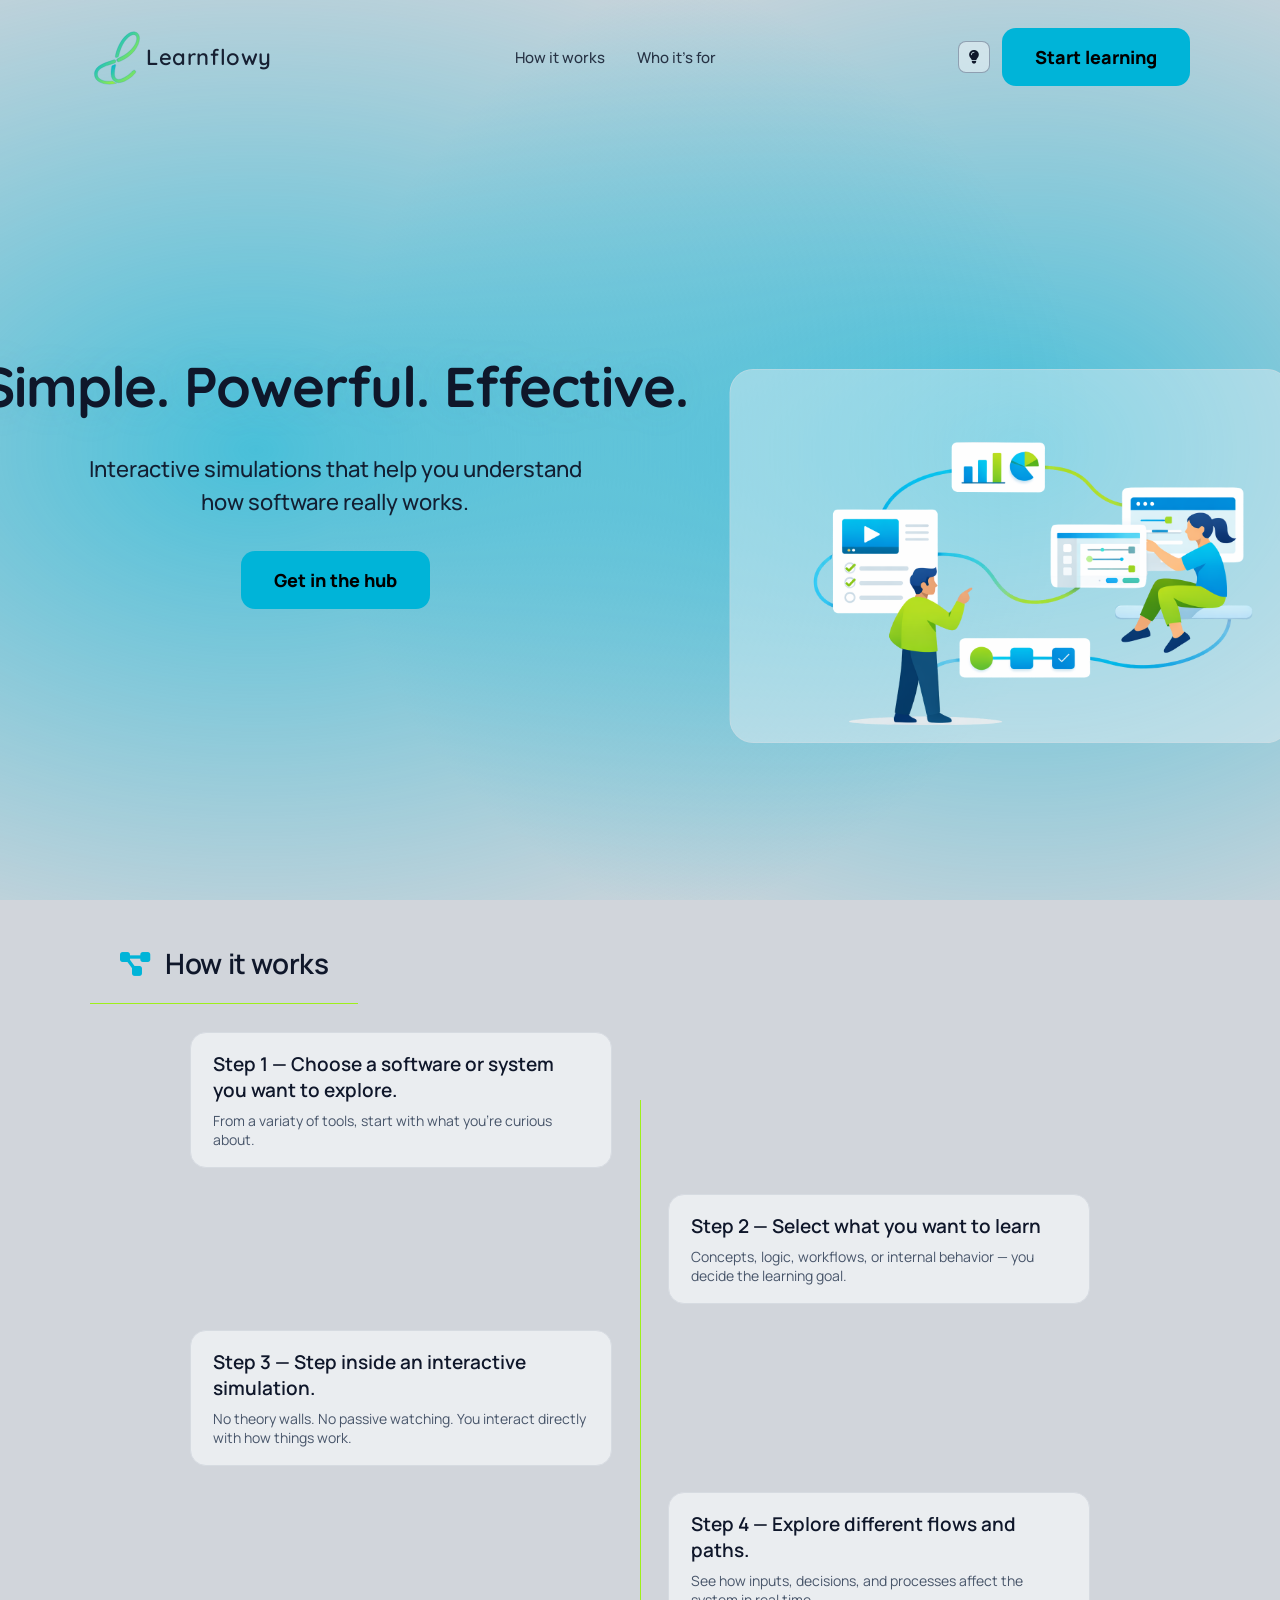
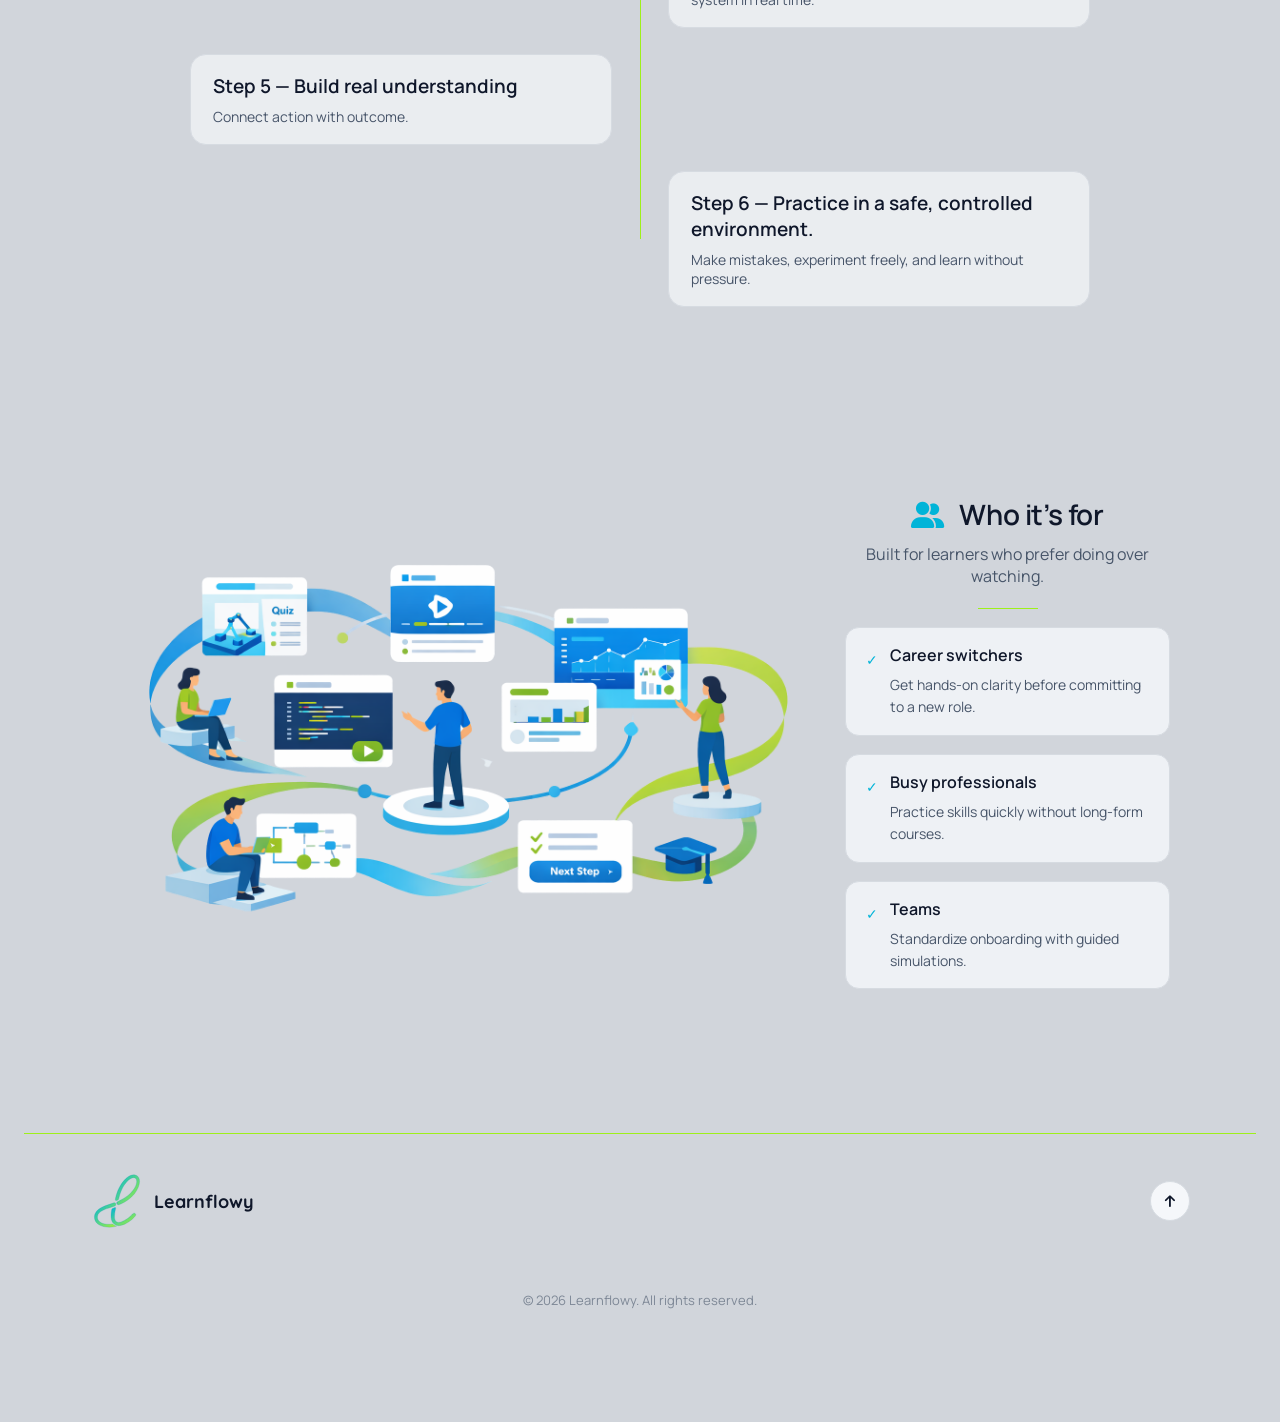
==== commit 33cff1c9: "Final commit, all completed, few small  changes need to be done" ====
--- a/index.html
+++ b/index.html
@@ -35,7 +35,7 @@
     </nav>
     <div class="nav-right">
       <button id="theme-toggle" aria-label="Toggle theme">
-        <i class="fa-solid fa-sun"></i>
+        <i class="fa-solid fa-lightbulb"></i>
       </button>
       <a class="primary-btn" href="login.html">Start learning</a>
     </div>
--- a/styles.css
+++ b/styles.css
@@ -90,6 +90,16 @@
   align-content: center;
   padding: 20px 16px 78px;
   overflow-y: scroll;
+}
+
+/* Specific override for dashboard */
+body.dashboard-body {
+  margin: 0 !important;
+  padding: 0 !important;
+  display: block;
+  place-items: unset;
+  align-content: unset;
+  background: var(--bg);
 }
 
 /* Add a gradient overlay that fades in */
@@ -820,14 +830,7 @@
   height: auto;
 }
 
-.logo-text h1 {
-  margin: 0 0 12px 0;
-  font-size: 18px;
-  letter-spacing: 0.6px;
-  opacity: .9;
-  text-align: center;
-  font-weight: 600;
-}
+/* Removed unused .logo-text h1 style */
 
 /* Title / description */
 #auth-title {
@@ -1081,22 +1084,71 @@
   transform: scale(0.92);
 }
 
-#theme-toggle {
+/* Removed empty #theme-toggle rule */
+
+/* Cleaned up theme-toggle block since styles are now shared or specific */
+
+.auth-controls {
   position: absolute;
   top: 16px;
-  right: 16px;
-  width: 40px;
-  height: 40px;
-  border-radius: 10px;
+  left: 0;
+  width: 100%;
+  padding: 0 20px;
+  display: flex;
+  justify-content: space-between;
+  align-items: center;
+  z-index: 10;
+  pointer-events: none;
+  /* Let clicks pass through empty space */
+}
+
+.auth-controls>* {
+  pointer-events: auto;
+  /* Re-enable clicks on buttons */
+}
+
+#theme-toggle,
+#home-btn {
+  width: 32px;
+  height: 32px;
+  border-radius: 8px;
   border: 1px solid var(--control-border);
   background: color-mix(in srgb, var(--input-surface) 60%, transparent);
   color: var(--text);
+  display: grid;
+  place-items: center;
+  font-size: 14px;
+  transition: all 0.2s ease;
   cursor: pointer;
-  display: grid;
-  place-items: center;
-  box-shadow: none;
-  transition: background 0.2s ease, transform 0.12s ease, border-color 0.2s ease;
-  z-index: 10;
+  position: static;
+  /* Reset absolute positioning since they are in flex container */
+}
+
+#home-btn:hover,
+#theme-toggle:hover {
+  background: color-mix(in srgb, var(--accent) 12%, transparent);
+  border-color: var(--toggle-border-hover);
+  transform: translateY(-1px);
+}
+
+.auth-brand {
+  display: flex;
+  align-items: center;
+  justify-content: center;
+  gap: 10px;
+  margin-bottom: 20px;
+}
+
+.auth-brand span {
+  font-family: "Quicksand", "Manrope", ui-sans-serif, system-ui, -apple-system, Segoe UI, Roboto, Arial;
+  font-size: 22px;
+  font-weight: 700;
+  letter-spacing: 0.6px;
+}
+
+.auth-brand img {
+  width: 44px;
+  height: 44px;
 }
 
 body.landing #theme-toggle {
@@ -1188,8 +1240,8 @@
 }
 
 .brand-mark-sm {
-  height: 20px;
-  width: auto;
+  height: 54px;
+  width: 54px;
   background: transparent;
   mask: none;
   -webkit-mask: none;
@@ -1246,7 +1298,8 @@
 .dashboard-body {
   display: block;
   /* Override grid center from base body */
-  padding: 0;
+  margin: 0 !important;
+  padding: 0 !important;
   overflow: hidden;
   /* Main scroll handled inside */
   height: 100vh;
@@ -1271,6 +1324,7 @@
   display: flex;
   flex-direction: column;
   padding: 24px 16px;
+  height: 100vh;
 }
 
 .sidebar-header {
@@ -1281,7 +1335,8 @@
 }
 
 .sidebar-header .logo-text {
-  font-size: 18px;
+  font-family: "Quicksand", "Manrope", ui-sans-serif, system-ui, -apple-system, Segoe UI, Roboto, Arial;
+  font-size: 20px;
   font-weight: 700;
 }
 
@@ -1375,6 +1430,10 @@
 .dashboard-content {
   overflow-y: auto;
   padding: 10px 40px 60px;
+  width: 100%;
+  display: flex;
+  flex-direction: column;
+  align-items: center;
 }
 
 /* Dashboard Cards */
@@ -1400,6 +1459,24 @@
   font-weight: 600;
 }
 
+.sidebar-label {
+  color: var(--subtext);
+  font-size: 13px;
+  text-transform: uppercase;
+  letter-spacing: 0.8px;
+  margin-bottom: 12px;
+  padding-left: 12px;
+  font-weight: 700;
+}
+
+.flow-grid-2col {
+  display: grid;
+  grid-template-columns: 1fr 1fr;
+  gap: 24px;
+  max-width: 1000px;
+  width: 100%;
+}
+
 .flow-grid {
   display: grid;
   grid-template-columns: repeat(auto-fill, minmax(320px, 1fr));
@@ -1410,13 +1487,31 @@
   background: color-mix(in srgb, var(--surface) 60%, transparent);
   border: 1px solid var(--card-border);
   border-radius: 20px;
-  padding: 24px;
-  display: flex;
+  padding: 32px 32px 48px 32px;
+  /* Extra bottom padding for text space */
+  display: flex;
+  flex-direction: column;
+  /* Changed to column to stack image on top or layout better */
   gap: 20px;
   transition: all 0.2s ease;
   cursor: pointer;
   position: relative;
   overflow: hidden;
+  align-items: stretch;
+  /* Stretch content */
+  min-height: 280px;
+  /* Increased height */
+}
+
+/* Specific layout for card content */
+.flow-card .flow-icon {
+  margin-bottom: 0;
+}
+
+.flow-info {
+  flex: 1;
+  display: flex;
+  flex-direction: column;
 }
 
 .flow-card:hover {
@@ -1427,6 +1522,61 @@
   /* slight shadow */
 }
 
+.flow-icon--image-wrapper {
+  width: 100%;
+  height: 140px;
+  border-radius: 12px;
+  overflow: hidden;
+  background: var(--input-surface);
+  display: flex;
+  align-items: center;
+  justify-content: center;
+  margin-bottom: 12px;
+}
+
+.flow-card-img-full {
+  width: 100%;
+  height: 100%;
+  object-fit: cover;
+  transform: scale(1.1);
+  /* Slight zoom to fill nicely */
+}
+
+.info-header {
+  display: flex;
+  justify-content: space-between;
+  align-items: flex-start;
+  gap: 10px;
+}
+
+.info-btn {
+  background: transparent;
+  border: none;
+  color: var(--subtext);
+  font-size: 16px;
+  cursor: pointer;
+  padding: 4px;
+  transition: color 0.2s ease;
+}
+
+.info-btn:hover {
+  color: var(--accent);
+}
+
+.card-actions {
+  margin-top: auto;
+  /* Push to bottom */
+  display: flex;
+  flex-direction: column;
+  gap: 16px;
+}
+
+.start-btn {
+  width: 100%;
+  text-align: center;
+}
+
+/* Restoring .flow-icon style from previous context which seems to have been mangled */
 .flow-icon {
   width: 48px;
   height: 48px;
@@ -1548,6 +1698,7 @@
 
   .who-plain-image {
     max-width: 600px;
+    transform: scale(1.25) translateX(-20px);
   }
 
   .who-right {
@@ -1555,17 +1706,52 @@
     width: 100%;
   }
 
+  /* Sidebar remains visible on tablet now */
+}
+
+/* Progress Bar */
+.progress-container {
+  width: 100%;
+  margin-top: 16px;
+}
+
+.progress-label {
+  display: flex;
+  justify-content: space-between;
+  font-size: 12px;
+  color: var(--subtext);
+  margin-bottom: 6px;
+  font-weight: 600;
+}
+
+.progress-track {
+  width: 100%;
+  height: 6px;
+  background: color-mix(in srgb, var(--surface) 80%, transparent);
+  border-radius: 999px;
+  overflow: hidden;
+}
+
+.progress-fill {
+  height: 100%;
+  background: #9FEF00;
+  /* Lime Green */
+  border-radius: 999px;
+  transition: width 0.3s ease;
+}
+
+/* Mobile */
+@media (max-width: 600px) {
   .app-layout {
     grid-template-columns: 1fr;
+    height: auto;
+    display: block;
   }
 
   .sidebar {
     display: none;
   }
-}
-
-/* Mobile */
-@media (max-width: 600px) {
+
   body.landing {
     padding: 20px 16px 60px;
   }
@@ -1608,6 +1794,7 @@
     white-space: normal;
     font-size: 36px;
   }
+
 
   .hero-sub {
     margin: 0 auto;
@@ -1695,4 +1882,127 @@
     flex-direction: column;
     gap: 16px;
   }
+}
+
+
+
+/* --- Card Details Toggle --- */
+.card-details {
+  display: none;
+  font-size: 13px;
+  line-height: 1.5;
+  color: var(--text-secondary);
+  padding-top: 12px;
+  animation: fadeIn 0.3s ease;
+}
+
+.flow-card.show-details .card-actions {
+  display: none;
+}
+
+.flow-card.show-details .card-details {
+  display: block;
+}
+
+@keyframes fadeIn {
+  from {
+    opacity: 0;
+    transform: translateY(4px);
+  }
+
+  to {
+    opacity: 1;
+    transform: translateY(0);
+  }
+}
+
+/* --- Completion Badges --- */
+.badge-container {
+  position: absolute;
+  top: 32px;
+  right: 32px;
+  display: flex;
+  gap: 6px;
+  z-index: 5;
+  pointer-events: none;
+}
+
+.badge {
+  width: 28px;
+  height: 28px;
+  background: rgba(255, 255, 255, 0.95);
+  border-radius: 50%;
+  display: flex;
+  align-items: center;
+  justify-content: center;
+  box-shadow: 0 2px 8px rgba(0, 0, 0, 0.08);
+  font-size: 13px;
+  color: #333;
+  transition: transform 0.2s cubic-bezier(0.34, 1.56, 0.64, 1);
+  border: 1px solid rgba(0, 0, 0, 0.05);
+}
+
+[data-theme="dark"] .badge {
+  background: rgba(40, 40, 40, 0.9);
+  color: #fff;
+  border: 1px solid rgba(255, 255, 255, 0.1);
+}
+
+.flow-card:hover .badge {
+  transform: scale(1.15) rotate(5deg);
+}
+
+.badge--lime {
+  color: #84cc16;
+  background: #f7fee7;
+  border-color: #d9f99d;
+}
+
+[data-theme="dark"] .badge--lime {
+  background: rgba(132, 204, 22, 0.2);
+  color: #a3e635;
+  border-color: rgba(132, 204, 22, 0.3);
+}
+
+.badge--trophy {
+  color: #eab308;
+  background: #fefce8;
+  border-color: #fef08a;
+}
+
+[data-theme="dark"] .badge--trophy {
+  background: rgba(234, 179, 8, 0.2);
+  color: #facc15;
+  border-color: rgba(234, 179, 8, 0.3);
+}
+
+.badge--fire {
+  color: #f97316;
+  background: #fff7ed;
+  border-color: #ffedd5;
+}
+
+[data-theme="dark"] .badge--fire {
+  background: rgba(249, 115, 22, 0.2);
+  color: #fb923c;
+  border-color: rgba(249, 115, 22, 0.3);
+}
+
+/* Completed Button Style */
+.completed-btn {
+  background: var(--button-bg-secondary, #e5e7eb);
+  /* Subtle Check bg */
+  color: var(--text-secondary);
+  cursor: default;
+  border-color: transparent;
+}
+
+.completed-btn:hover {
+  background: var(--button-bg-secondary, #e5e7eb);
+  transform: none;
+}
+
+[data-theme="dark"] .completed-btn {
+  background: rgba(255, 255, 255, 0.1);
+  color: rgba(255, 255, 255, 0.6);
 }
